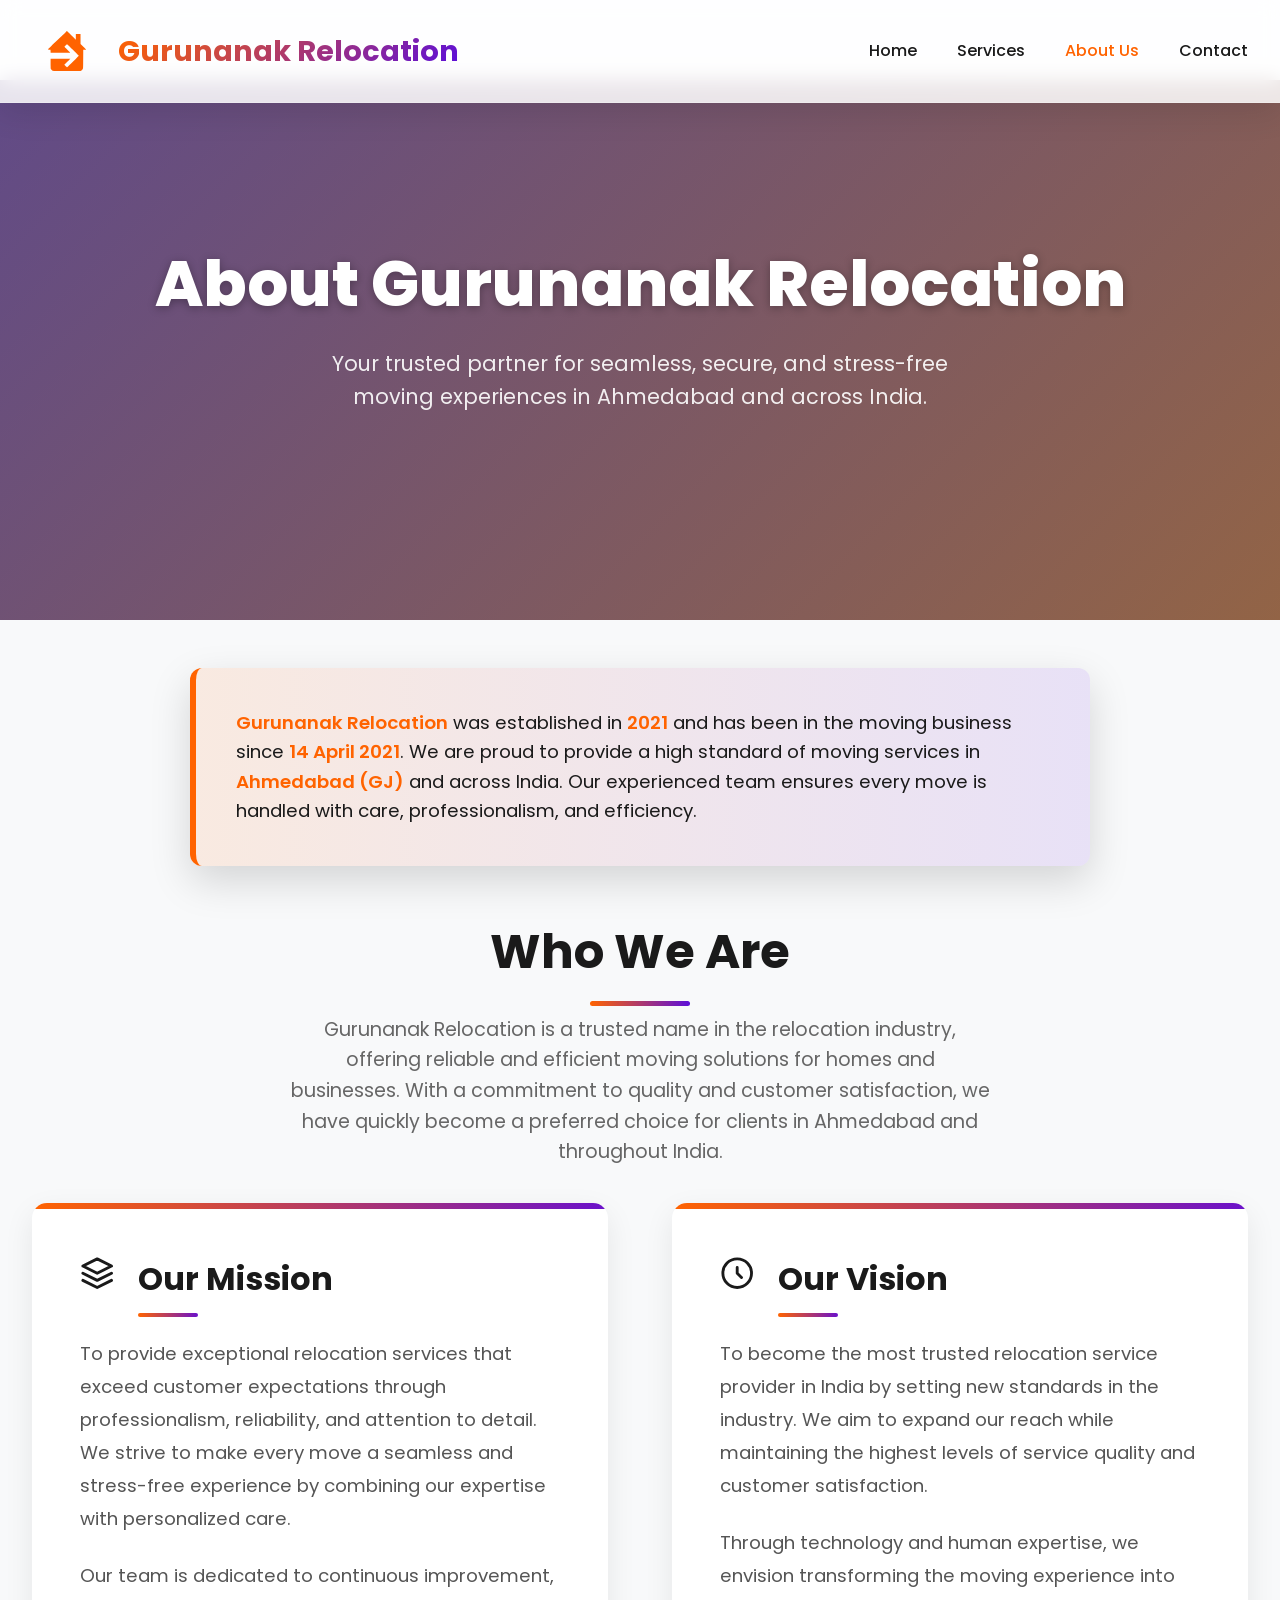
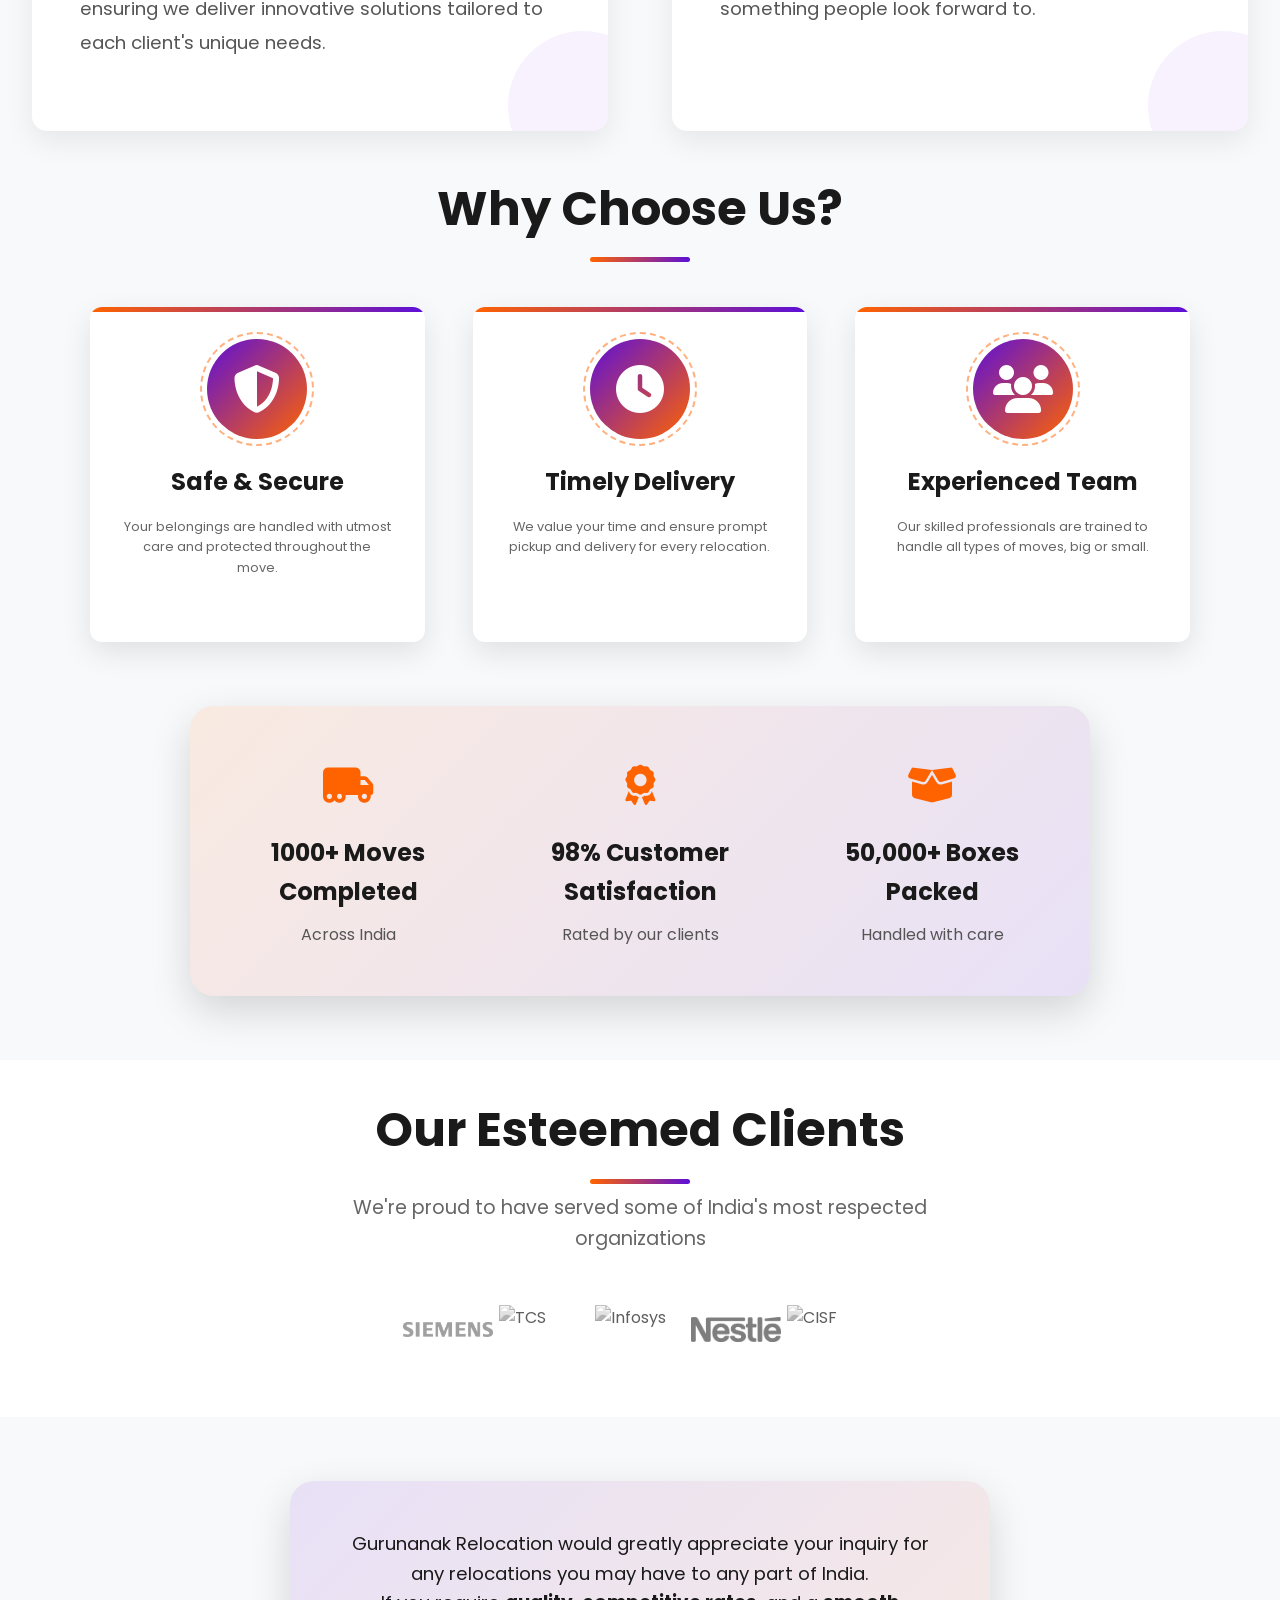
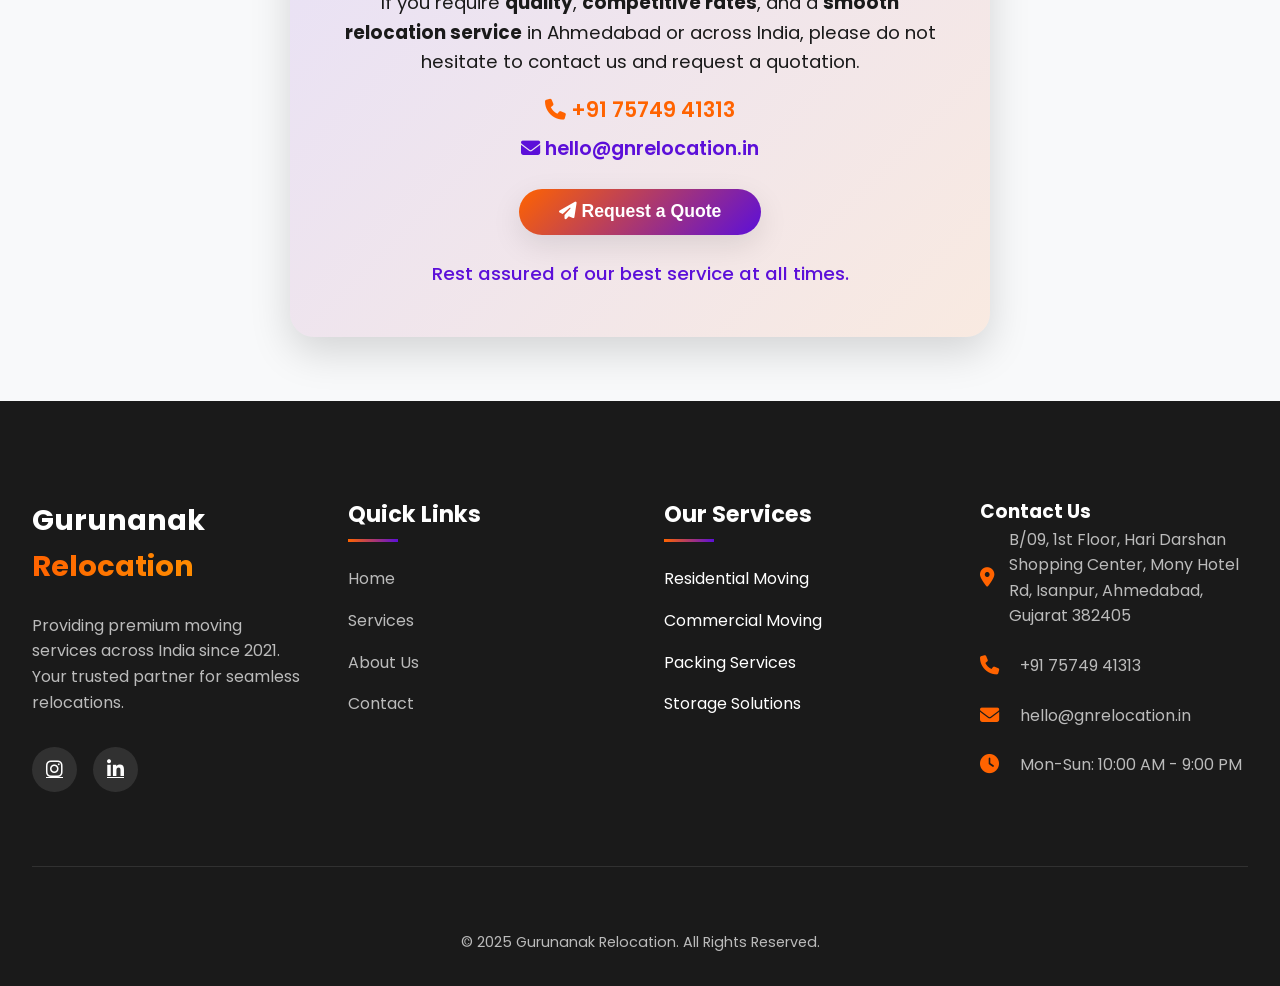
==== AboutUs.html @ d5a31eae "Update AboutUs.html" ====
<!DOCTYPE html>
<html lang="en">
<head>
    <meta charset="UTF-8">
    <meta name="viewport" content="width=device-width, initial-scale=1.0">
    <title>About Us - Gurunanak Relocation</title>
    <link rel="stylesheet" href="https://cdnjs.cloudflare.com/ajax/libs/font-awesome/6.4.0/css/all.min.css">
    <link rel="icon" type="image/png" href="head.png">
    <link href="https://fonts.googleapis.com/css2?family=Poppins:wght@300;400;500;600;700;800&display=swap" rel="stylesheet">
    <style>
        :root {
            --primary: #ff6300;
            --primary-light: rgba(255, 99, 0, 0.1);
            --secondary: #5c0fd9;
            --secondary-light: rgba(92, 15, 217, 0.1);
            --dark: #1a1a1a;
            --dark-80: rgba(26, 26, 26, 0.8);
            --light: #f8f9fa;
            --light-90: rgba(248, 249, 250, 0.9);
            --shadow: 0 10px 30px rgba(0, 0, 0, 0.1);
            --shadow-lg: 0 15px 40px rgba(0, 0, 0, 0.15);
            --transition: all 0.4s cubic-bezier(0.175, 0.885, 0.32, 1.1);
            --border-radius: 12px;
            --border-radius-lg: 24px;
        }
        
        * {
            margin: 0;
            padding: 0;
            box-sizing: border-box;
        }
        
        body {
            font-family: 'Poppins', sans-serif;
            background-color: var(--light);
            color: var(--dark);
            overflow-x: hidden;
            line-height: 1.6;
        }
        
        /* Custom Scrollbar */
        ::-webkit-scrollbar {
            width: 10px;
        }
        ::-webkit-scrollbar-track {
            background: var(--light);
        }
        ::-webkit-scrollbar-thumb {
            background: linear-gradient(to bottom, var(--primary), var(--secondary));
            border-radius: 10px;
        }
        
        /* Header - Glass Morphism Effect */
        header {
            position: fixed;
            top: 0;
            left: 0;
            width: 100%;
            padding: 1rem 0;
            z-index: 1000;
            transition: var(--transition);
            backdrop-filter: blur(10px);
            -webkit-backdrop-filter: blur(10px);
            background: rgba(255, 255, 255, 0.85);
            box-shadow: var(--shadow);
            border-bottom: 1px solid rgba(255, 255, 255, 0.2);
        }
        
        header.scrolled {
            padding: 1rem 0;
            background: rgba(255, 255, 255, 0.95);
        }
        
        .header-container {
            display: flex;
            justify-content: space-between;
            align-items: center;
            max-width: 1400px;
            margin: 0 auto;
            padding: 0 2rem;
        }
        
        .logo {
            display: flex;
            align-items: center;
            gap: 1rem;
            text-decoration: none;
            transition: var(--transition);
        }
        
        .logo:hover {
            transform: translateY(-3px);
        }
        
        .logo-image {
            height: 70px;
            width: auto;
            object-fit: contain;
            image-rendering: -webkit-optimize-contrast;
        }
        
        .logo-text {
            font-size: 1.8rem;
            font-weight: 700;
            background: linear-gradient(135deg, var(--primary), var(--secondary));
            -webkit-background-clip: text;
            background-clip: text;
            color: transparent;
            line-height: 1;
        }
        
        nav ul {
            display: flex;
            list-style: none;
            gap: 2.5rem;
        }
        
        nav a {
            color: var(--dark);
            text-decoration: none;
            font-weight: 500;
            position: relative;
            padding: 0.5rem 0;
            transition: var(--transition);
        }
        
        nav a::after {
            content: '';
            position: absolute;
            bottom: 0;
            left: 0;
            width: 0;
            height: 2px;
            background: linear-gradient(to right, var(--primary), var(--secondary));
            transition: var(--transition);
        }
        
        nav a:hover {
            color: var(--primary);
        }
        
        nav a:hover::after {
            width: 100%;
        }
        
        .mobile-menu {
            display: none;
            font-size: 1.5rem;
            cursor: pointer;
            color: var(--dark);
        }
        
        /* Hero Section - About Page */
        .about-hero {
            height: 60vh;
            min-height: 500px;
            display: flex;
            align-items: center;
            justify-content: center;
            position: relative;
            overflow: hidden;
            margin-top: 80px;
        }
        
        .about-hero-bg {
            position: absolute;
            top: 0;
            left: 0;
            width: 100%;
            height: 100%;
            background: linear-gradient(rgba(0, 0, 0, 0.6), rgba(0, 0, 0, 0.6)), url('https://images.unsplash.com/photo-1506744038136-46273834b3fb?auto=format&fit=crop&w=1200&q=80') no-repeat center center/cover;
            z-index: -2;
        }
        
        .about-hero-overlay {
            position: absolute;
            top: 0;
            left: 0;
            width: 100%;
            height: 100%;
            background: linear-gradient(135deg, rgba(92, 15, 217, 0.3) 0%, rgba(255, 99, 0, 0.3) 100%);
            z-index: -1;
        }
        
        .about-hero-content {
            max-width: 1400px;
            margin: 0 auto;
            padding: 0 2rem;
            text-align: center;
            color: white;
            transform-style: preserve-3d;
        }
        
        .about-hero h1 {
            font-size: 4rem;
            font-weight: 800;
            line-height: 1.2;
            margin-bottom: 1.5rem;
            text-shadow: 0 2px 10px rgba(0, 0, 0, 0.3);
        }
        
        .about-hero p {
            font-size: 1.3rem;
            margin-bottom: 2.5rem;
            color: rgba(255, 255, 255, 0.9);
            max-width: 700px;
            margin-left: auto;
            margin-right: auto;
        }
        
        /* About Highlight Section */
        .about-highlight {
            background: linear-gradient(90deg, var(--primary-light), var(--secondary-light));
            border-left: 6px solid var(--primary);
            border-radius: var(--border-radius);
            padding: 2.5rem;
            margin: 3rem auto;
            max-width: 900px;
            font-size: 1.15rem;
            color: var(--dark);
            box-shadow: var(--shadow-lg);
            position: relative;
            overflow: hidden;
        }
        
        .about-highlight strong {
            color: var(--primary);
            font-weight: 600;
        }
        
        /* Fun Facts Section */
        .fun-facts {
            background: linear-gradient(135deg, var(--primary-light), var(--secondary-light));
            border-radius: var(--border-radius-lg);
            box-shadow: var(--shadow-lg);
            max-width: 900px;
            margin: 4rem auto;
            padding: 3rem 2rem;
            display: grid;
            grid-template-columns: repeat(auto-fit, minmax(220px, 1fr));
            gap: 2.5rem;
            text-align: center;
            position: relative;
            overflow: hidden;
        }
        
        .fun-fact-icon {
            font-size: 2.5rem;
            color: var(--primary);
            margin-bottom: 1rem;
            animation: bounce 2s infinite;
        }
        
        .fun-fact {
            font-size: 1.5rem;
            color: var(--dark);
            font-weight: 700;
            margin-bottom: 0.7rem;
        }
        
        .fun-facts div p {
            color: #555;
            font-size: 1rem;
        }
        
        @keyframes bounce {
            0%, 100% { transform: translateY(0);}
            50% { transform: translateY(-10px);}
        }
        
        /* Section Title */
        .section-title {
            text-align: center;
            margin-bottom: 2.2rem;
        }
        
        .section-title h2 {
            font-size: 3rem;
            font-weight: 700;
            color: var(--dark);
            position: relative;
            display: inline-block;
            margin-bottom: 1.5rem;
        }
        
        .section-title h2::after {
            content: '';
            position: absolute;
            bottom: -15px;
            left: 50%;
            transform: translateX(-50%);
            width: 100px;
            height: 5px;
            background: linear-gradient(to right, var(--primary), var(--secondary));
            border-radius: 5px;
        }
        
        .section-title p {
            color: #666;
            max-width: 700px;
            margin: 0 auto;
            font-size: 1.2rem;
        }
        
        /* Why Choose Us Section */
        .services-grid {
            display: grid;
            grid-template-columns: repeat(auto-fit, minmax(250px, 1fr));
            gap: 3rem;
            max-width: 1100px;
            margin: 0 auto;
            margin-top: 0;
            padding-top: 0;
            perspective: 1000px;
        }
        
        .service-card {
            background-color: white;
            border-radius: var(--border-radius);
            overflow: hidden;
            box-shadow: var(--shadow);
            transition: var(--transition);
            position: relative;
            transform-style: preserve-3d;
            z-index: 1;
        }
        
        .service-card::before {
            content: '';
            position: absolute;
            top: 0;
            left: 0;
            width: 100%;
            height: 5px;
            background: linear-gradient(to right, var(--primary), var(--secondary));
            z-index: 2;
        }
        
        .service-icon {
            position: relative;
            width: 100px;
            height: 100px;
            margin: 2rem auto 1.5rem;
            display: flex;
            align-items: center;
            justify-content: center;
        }
        
        .service-icon i {
            font-size: 3rem;
            color: white;
            position: relative;
            z-index: 2;
            transition: var(--transition);
        }
        
        .service-icon::before {
            content: '';
            position: absolute;
            width: 100%;
            height: 100%;
            background: linear-gradient(135deg, var(--secondary), var(--primary));
            border-radius: 50%;
            z-index: 1;
            transform: scale(1);
            transition: var(--transition);
        }
        
        .service-icon::after {
            content: '';
            position: absolute;
            width: 110%;
            height: 110%;
            border: 2px dashed var(--primary);
            border-radius: 50%;
            z-index: 0;
            animation: spin 20s linear infinite;
            opacity: 0.5;
        }
        
        .service-card:hover .service-icon i {
            transform: scale(1.1) rotate(10deg);
        }
        
        .service-card:hover .service-icon::before {
            transform: scale(1.1);
        }
        
        .service-content {
            padding: 0 2rem 2.5rem;
            text-align: center;
        }
        
        .service-content h3 {
            font-size: 1.5rem;
            margin-bottom: 1rem;
            color: var(--dark);
        }
        
        .service-content p {
            color: #666;
            margin-bottom: 1.5rem;
            font-size: 0.8rem;
        }
        
        /* CTA Section */
        .about-contact-cta {
            background: linear-gradient(135deg, var(--secondary-light), var(--primary-light));
            border-radius: var(--border-radius-lg);
            box-shadow: var(--shadow-lg);
            max-width: 700px;
            margin: 4rem auto;
            padding: 3rem;
            text-align: center;
            font-size: 1.15rem;
            color: var(--dark);
            position: relative;
            overflow: hidden;
        }
        
        .about-contact-cta .cta-button {
            margin-top: 1.5rem;
            font-size: 1.1rem;
            padding: 0.8rem 2.5rem;
            background: linear-gradient(135deg, var(--primary), var(--secondary));
            color: #fff;
            border: none;
            border-radius: 50px;
            font-weight: 600;
            cursor: pointer;
            transition: var(--transition);
            box-shadow: var(--shadow);
            position: relative;
            overflow: hidden;
            z-index: 1;
        }
        
        .about-contact-cta .cta-button::before {
            content: '';
            position: absolute;
            top: 0;
            left: 0;
            width: 100%;
            height: 100%;
            background: linear-gradient(135deg, var(--secondary), var(--primary));
            opacity: 0;
            transition: var(--transition);
            z-index: -1;
        }
        
        .about-contact-cta .cta-button:hover {
            transform: translateY(-3px);
            box-shadow: var(--shadow-lg);
        }
        
        .about-contact-cta .cta-button:hover::before {
            opacity: 1;
        }
        
        .about-contact-cta .contact-phone {
            color: var(--primary);
            font-weight: 600;
            font-size: 1.3rem;
            margin-top: 1rem;
            display: inline-block;
        }
        
        .about-contact-cta .contact-email {
            color: var(--secondary);
            font-weight: 600;
            font-size: 1.2rem;
            margin-top: 0.5rem;
            display: inline-block;
        }
        
        /* Team Section */
        .team-grid {
            display: grid;
            grid-template-columns: repeat(auto-fit, minmax(220px, 1fr));
            gap: 2.5rem;
            max-width: 900px;
            margin: 0 auto;
        }
        
        .team-card {
            background: #fff;
            border-radius: var(--border-radius);
            box-shadow: var(--shadow);
            padding: 2rem 1.5rem;
            text-align: center;
            transition: var(--transition);
            position: relative;
            overflow: hidden;
        }
        
        .team-card:hover {
            transform: translateY(-8px);
            box-shadow: var(--shadow-lg);
        }
        
        .team-card img {
            width: 120px;
            height: 120px;
            border-radius: 50%;
            object-fit: cover;
            margin-bottom: 1.5rem;
            border: 3px solid var(--primary-light);
            transition: var(--transition);
        }
        
        .team-card:hover img {
            border-color: var(--primary);
            transform: scale(1.05);
        }
        
        .team-card h3 {
            margin-bottom: 0.5rem;
            font-size: 1.4rem;
            font-weight: 600;
            color: var(--dark);
        }
        
        .team-card p {
            color: #666;
            font-size: 1.1rem;
        }
        
        /* Footer */
         footer {
            background-color: var(--dark);
            color: white;
            padding: 6rem 2rem 2rem;
            position: relative;
        }
        
        .footer-container {
            max-width: 1400px;
            margin: 0 auto;
            display: grid;
            grid-template-columns: repeat(auto-fit, minmax(250px, 1fr));
            gap: 3rem;
        }
        
        .footer-logo {
            font-size: 1.8rem;
            font-weight: 700;
            margin-bottom: 1.5rem;
            display: inline-block;
        }
        
        .footer-logo span {
            background: linear-gradient(to right, var(--primary), #ff8c00);
            -webkit-background-clip: text;
            background-clip: text;
            color: transparent;
        }
        
        .footer-about p {
            color: #bbb;
            margin-bottom: 2rem;
            font-size: 1rem;
        }
        
        .social-links {
            display: flex;
            gap: 1rem;
        }
        
        .social-links a {
            color: white;
            background-color: rgba(255, 255, 255, 0.1);
            width: 45px;
            height: 45px;
            border-radius: 50%;
            display: flex;
            align-items: center;
            justify-content: center;
            transition: var(--transition);
            font-size: 1.2rem;
        }
        
        .social-links a:hover {
            background: linear-gradient(135deg, var(--primary), var(--secondary));
            transform: translateY(-3px);
        }
        
        .footer-links h3 {
            font-size: 1.4rem;
            margin-bottom: 1.5rem;
            position: relative;
            padding-bottom: 10px;
        }
        
        .footer-links h3::after {
            content: '';
            position: absolute;
            bottom: 0;
            left: 0;
            width: 50px;
            height: 3px;
            background: linear-gradient(to right, var(--primary), var(--secondary));
        }
        
        .footer-links ul {
            list-style: none;
        }
        
        .footer-links li {
            margin-bottom: 1rem;
        }
        
        .footer-links a {
            color: #bbb;
            text-decoration: none;
            transition: var(--transition);
            font-size: 1rem;
            display: inline-block;
        }
        
        .footer-links a:hover {
            color: var(--primary);
            transform: translateX(5px);
        }
        
        .footer-contact p {
            display: flex;
            align-items: center;
            gap: 15px;
            margin-bottom: 1.5rem;
            color: #bbb;
            font-size: 1rem;
        }
        
        .footer-contact i {
            color: var(--primary);
            font-size: 1.2rem;
            width: 25px;
        }
        
        .footer-bottom {
            text-align: center;
            padding-top: 4rem;
            margin-top: 4rem;
            border-top: 1px solid rgba(255, 255, 255, 0.1);
            color: #bbb;
            font-size: 0.9rem;
        }
       
        /* Back to Top Button */
        .back-to-top {
            position: fixed;
            bottom: 2rem;
            right: 2rem;
            width: 50px;
            height: 50px;
            background: linear-gradient(135deg, var(--primary), var(--secondary));
            color: white;
            border-radius: 50%;
            display: flex;
            align-items: center;
            justify-content: center;
            cursor: pointer;
            transition: var(--transition);
            opacity: 0;
            visibility: hidden;
            box-shadow: var(--shadow);
            z-index: 999;
        }
        
        .back-to-top.active {
            opacity: 1;
            visibility: visible;
        }
        
        .back-to-top:hover {
            transform: translateY(-5px);
            box-shadow: var(--shadow-lg);
        }
        
        /* Responsive Styles */
        @media (max-width: 1200px) {
            .about-hero h1 {
                font-size: 3.5rem;
            }
            
            .section-title h2 {
                font-size: 2.5rem;
            }
        }
        
        @media (max-width: 992px) {
            .about-hero h1 {
                font-size: 3rem;
            }
            
            .section-title h2 {
                font-size: 2.2rem;
            }
            
            .fun-facts {
                grid-template-columns: repeat(2, 1fr);
            }
        }
        
        @media (max-width: 768px) {
            .mobile-menu {
                display: block;
            }
            
            nav {
                position: fixed;
                top: 90px;
                left: 0;
                width: 100%;
                background: rgba(255, 255, 255, 0.95);
                padding: 2rem;
                box-shadow: var(--shadow);
                clip-path: circle(0% at 100% 0%);
                transition: clip-path 0.7s ease;
                z-index: 999;
            }
            
            nav.active {
                clip-path: circle(150% at 100% 0%);
            }
            
            nav ul {
                flex-direction: column;
                gap: 1.5rem;
            }
            
            nav a {
                color: var(--dark);
                font-size: 1.2rem;
            }
            
            .about-hero {
                min-height: 400px;
                height: 50vh;
            }
            
            .about-hero h1 {
                font-size: 2.5rem;
            }
            
            .about-hero p {
                font-size: 1.1rem;
            }
            
            .section-title h2 {
                font-size: 2rem;
                
            }
            
            .section-title p {
                font-size: 1rem;
                padding-left:2% ;
                padding-right: 2%;
                padding-bottom: 0px;
            }
            
            .fun-facts {
                grid-template-columns: 1fr;
                padding: 2rem 1.5rem;
            }
            
            .team-grid {
                grid-template-columns: repeat(2, 1fr);
            }
        }
        
        @media (max-width: 576px) {
            .header-container {
                padding: 0 1.5rem;
            }
            
            .logo-text {
                font-size: 1.3rem;
            }
            
            .about-hero h1 {
                font-size: 2rem;
            }
            
            .about-hero p {
                font-size: 1rem;
            }
            
            .about-highlight {
                padding: 1.5rem;
                font-size: 1rem;
            }
            
            .section-title h2 {
                font-size: 1.8rem;
            }
            
            .section-title p {
                font-size: 1rem;
            }
            
            .services-grid {
                grid-template-columns: 1fr;
                gap: 1rem;
                
            }
            
            .team-grid {
                grid-template-columns: 1fr;
            }
            
            .about-contact-cta {
                padding: 2rem 1.5rem;
            }
            
            .footer-container {
                grid-template-columns: 1fr;
            }
        }
        
        @keyframes spin {
            0% { transform: rotate(0deg); }
            100% { transform: rotate(360deg); }
        }
    </style>
</head>
<body>
    <!-- Header -->
    <header id="header">
        <div class="header-container">
            <a href="index.html" class="logo">
                <img src="logo.svg" alt="Gurunanak Relocation Logo" class="logo-image">
                <div class="logo-text">Gurunanak <span>Relocation</span></div>
            </a>
            <nav id="nav">
                <ul>
                    <li><a href="index.html">Home</a></li>
                    <li><a href="Service.html">Services</a></li>
                    <li><a href="AboutUs.html" style="color: var(--primary);">About Us</a></li>
                    <li><a href="Contactus.html">Contact</a></li>
                </ul>
            </nav>
            <div class="mobile-menu" id="mobileMenu">
                <i class="fas fa-bars"></i>
            </div>
        </div>
    </header>
    
    <!-- Hero Section -->
    <section class="about-hero">
        <div class="about-hero-bg"></div>
        <div class="about-hero-overlay"></div>
        <div class="about-hero-content">
            <h1>About Gurunanak Relocation</h1>
            <p>Your trusted partner for seamless, secure, and stress-free moving experiences in Ahmedabad and across India.</p>
        </div>
    </section>
    
    <!-- About Highlight Section -->
    <section class="about-highlight">
        <strong>Gurunanak Relocation</strong> was established in <strong>2021</strong> and has been in the moving business since <strong>14 April 2021</strong>. We are proud to provide a high standard of moving services in <strong>Ahmedabad (GJ)</strong> and across India. Our experienced team ensures every move is handled with care, professionalism, and efficiency.
    </section>
    <!-- Who We Are Section -->
    <section class="container">
        <div class="section-title">
            <h2>Who We Are</h2>
            <p>
                Gurunanak Relocation is a trusted name in the relocation industry, offering reliable and efficient moving solutions for homes and businesses. With a commitment to quality and customer satisfaction, we have quickly become a preferred choice for clients in Ahmedabad and throughout India.
            </p>
        </div>
    </section>
    <style>
    /* Mission & Vision Section */
    .mission-vision {
        display: grid;
        grid-template-columns: repeat(auto-fit, minmax(300px, 1fr));
        gap: 4rem;
        max-width: 1400px;
        margin: 6rem auto;
        margin-bottom: 40px;
        margin-top:10px;
        padding: 0 2rem;
    }
    
    .mission-card, .vision-card {
        background: white;
        padding: 3rem;
        border-radius: 15px;
        box-shadow: 0 10px 30px rgba(0, 0, 0, 0.08);
        position: relative;
        overflow: hidden;
        transition: all 0.4s cubic-bezier(0.175, 0.885, 0.32, 1.275);
        z-index: 1;
    }
    
    .mission-card:hover, .vision-card:hover {
        transform: translateY(-15px);
        box-shadow: 0 15px 40px rgba(0, 0, 0, 0.12);
    }
    
    .mission-card::before, .vision-card::before {
        content: '';
        position: absolute;
        top: 0;
        left: 0;
        width: 100%;
        height: 6px;
        background: linear-gradient(90deg, #ff6300, #6a11cb);
    }
    
    .mission-card h3, .vision-card h3 {
        font-size: 2rem;
        margin-bottom: 2rem;
        color: #1a1a1a;
        position: relative;
        display: inline-block;
        font-weight: 700;
    }
    
    .mission-card h3::after, .vision-card h3::after {
        content: '';
        position: absolute;
        bottom: -12px;
        left: 0;
        width: 60px;
        height: 4px;
        background: linear-gradient(90deg, #ff6300, #6a11cb);
        border-radius: 2px;
    }
    
    .mission-card p, .vision-card p {
        color: #555;
        font-size: 1.15rem;
        line-height: 1.8;
        margin-bottom: 1.5rem;
    }
    
    .card-icon {
        font-size: 2.15rem;
        margin-right: 4%;
        background: linear-gradient(135deg, #ff6300, #6a11cb);
        -webkit-background-clip: text;
        background-clip: text;
        -webkit-text-fill-color: transparent;
        display: inline-block;
    }
    
    .mission-card::after, .vision-card::after {
        content: '';
        position: absolute;
        bottom: -50px;
        right: -50px;
        width: 150px;
        height: 150px;
        border-radius: 50%;
        background: rgba(106, 17, 203, 0.05);
        z-index: -1;
        transition: all 0.4s ease;
    }
    
    .mission-card:hover::after, .vision-card:hover::after {
        transform: scale(1.5);
        opacity: 0.1;
    }
    
    @media (max-width: 768px) {
        .mission-vision {
            grid-template-columns: 1fr;
            gap: 3rem;
            
        }
        
        .mission-card, .vision-card {
            padding: 1rem;
            
            font-size: 0.2rem;
            line-height: normal;
        }
        .card-icon{
            display: none;
        }
        .mission-card p, .vision-card p {
        color: #555;
        font-size: 0.9rem;
        line-height: normal;
        
    }
    }
</style>

<!-- Mission & Vision Section -->
<section class="container">
    <div class="mission-vision">
        <div class="mission-card">
            <div class="card-icon">
                <svg xmlns="http://www.w3.org/2000/svg" width="1em" height="1em" viewBox="0 0 24 24" fill="none" stroke="currentColor" stroke-width="2" stroke-linecap="round" stroke-linejoin="round">
                    <path d="M12 2L2 7l10 5 10-5-10-5zM2 17l10 5 10-5M2 12l10 5 10-5"></path>
                </svg>
            </div>
            <h3>Our Mission</h3>
            <p>To provide exceptional relocation services that exceed customer expectations through professionalism, reliability, and attention to detail. We strive to make every move a seamless and stress-free experience by combining our expertise with personalized care.</p>
            <p>Our team is dedicated to continuous improvement, ensuring we deliver innovative solutions tailored to each client's unique needs.</p>
        </div>
        <div class="vision-card">
            <div class="card-icon">
                <svg xmlns="http://www.w3.org/2000/svg" width="1em" height="1em" viewBox="0 0 24 24" fill="none" stroke="currentColor" stroke-width="2" stroke-linecap="round" stroke-linejoin="round">
                    <circle cx="12" cy="12" r="10"></circle>
                    <path d="M12 8v4l3 3"></path>
                </svg>
            </div>
            <h3>Our Vision</h3>
            <p>To become the most trusted relocation service provider in India by setting new standards in the industry. We aim to expand our reach while maintaining the highest levels of service quality and customer satisfaction.</p>
            <p>Through technology and human expertise, we envision transforming the moving experience into something people look forward to.</p>
        </div>
    </div>
</section>
    
    
    <!-- Why Choose Us Section -->
    <section class="container">
        <div class="section-title">
            <h2>Why Choose Us?</h2>
        </div>
        <div class="services-grid">
            <div class="service-card">
                <div class="service-icon"><i class="fas fa-shield-alt"></i></div>
                <div class="service-content">
                    <h3>Safe & Secure</h3>
                    <p>Your belongings are handled with utmost care and protected throughout the move.</p>
                </div>
            </div>
            <div class="service-card">
                <div class="service-icon"><i class="fas fa-clock"></i></div>
                <div class="service-content">
                    <h3>Timely Delivery</h3>
                    <p>We value your time and ensure prompt pickup and delivery for every relocation.</p>
                </div>
            </div>
            <div class="service-card">
                <div class="service-icon"><i class="fas fa-users"></i></div>
                <div class="service-content">
                    <h3>Experienced Team</h3>
                    <p>Our skilled professionals are trained to handle all types of moves, big or small.</p>
                </div>
            </div>
          
        </div>
    </section>
    
    <!-- Fun Facts Section -->
    <section class="fun-facts">
        <div>
            <div class="fun-fact-icon"><i class="fas fa-truck-moving"></i></div>
            <div class="fun-fact">1000+ Moves Completed</div>
            <p>Across India</p>
        </div>
        <div>
            <div class="fun-fact-icon"><i class="fas fa-award"></i></div>
            <div class="fun-fact">98% Customer Satisfaction</div>
            <p>Rated by our clients</p>
        </div>
        
        <div>
            <div class="fun-fact-icon"><i class="fas fa-box-open"></i></div>
            <div class="fun-fact">50,000+ Boxes Packed</div>
            <p>Handled with care</p>
        </div>
    </section>
    
        <section class="clients-section">
        <div class="container">
            <div class="section-title">
                <h2>Our Esteemed Clients</h2>
                <p>We're proud to have served some of India's most respected organizations</p>
            </div>
           <div class="clients-slider">
        <div class="clients-track">
            <div class="client-logo">
                <img style="height: 40%;" src="[data-uri]" alt="Siemens" class="client-logo">
                <img src="https://upload.wikimedia.org/wikipedia/commons/thumb/0/0e/Tata_Consultancy_Services_old_logo.svg/1024px-Tata_Consultancy_Services_old_logo.svg.png" alt="TCS" class="client-logo">
                <img src="https://upload.wikimedia.org/wikipedia/commons/thumb/9/95/Infosys_logo.svg/1200px-Infosys_logo.svg.png" alt="Infosys" class="client-logo">
                <img style="height: 40%" src="[data-uri]" alt="Nestle" class="client-logo">
                <img src="https://upload.wikimedia.org/wikipedia/commons/thumb/b/b4/CISF_Flag.svg/1024px-CISF_Flag.svg.png" alt="CISF" class="client-logo">
            </div>
        </div></div>
    </section>
    <style>/* Add this new style for the clients section */
        
    /* Client Slider Styles */
    .clients-section {
        padding: 2rem 0;
        background: white;
        overflow: hidden;
    }
    
    .clients-slider {
        width: 100%;
        position: relative;
        margin: 1rem auto;
    }
    
    .clients-track {
        display: flex;
        gap: 1.5rem;
        padding: 0 1rem;
        animation: scroll 20s linear infinite;
        width: calc(150px * 10); /* Adjust based on number of logos */
    }
    
    .client-logo {
        flex: 0 0 120px;
        height: 50px;
        display: flex;
        align-items: center;
        justify-content: center;
    }
    
    .client-logo img {
        max-width: 60%;
        max-height: 60%;
        object-fit: contain;
        filter: grayscale(100%);
        margin: 2%;
        opacity: 0.7;
        transition: all 0.3s ease;
    }
    
    .client-logo:hover img {
        filter: grayscale(0);
        opacity: 1;
    }
    
    @keyframes scroll {
        0% { transform: translateX(0); }
        100% { transform: translateX(calc(-120px * 5 - 1.5rem * 5)); }
    }
    
    /* Tablet and Desktop View */
    @media (min-width: 768px) {
        .clients-track {
            justify-content: center;
            flex-wrap: wrap;
            animation: none;
            width: 100%;
            gap: 1rem;
        }
        
        .client-logo {
            flex: 0 0 150px;
            height: 80px;
        }
    }
</style>
    
    <!-- CTA Section -->
    <section class="about-contact-cta">
        <div>
            Gurunanak Relocation would greatly appreciate your inquiry for any relocations you may have to any part of India.<br>
            If you require <strong>quality</strong>, <strong>competitive rates</strong>, and a <strong>smooth relocation service</strong> in Ahmedabad or across India, please do not hesitate to contact us and request a quotation.<br>
            <a href="tel:+919913609060"><span class="contact-phone"><i class="fas fa-phone"></i> +91 75749 41313</span><br></a>
            <a href="mailto:hello@gnrelocation.in"><span class="contact-email"><i class="fas fa-envelope"></i> hello@gnrelocation.in</span></a>
        </div>
        <button class="cta-button" onclick="window.location.href='Contactus.html'"><i class="fas fa-paper-plane"></i> Request a Quote</button>
        <div style="margin-top:1.5rem;color:var(--secondary);font-weight:500;">
            Rest assured of our best service at all times.
        </div>
    </section>
    
     <footer>
        <div class="footer-container">
            <div class="footer-about">
                <div class="footer-logo">Gurunanak <span>Relocation</span></div>
                <p>Providing premium moving services across India since 2021. Your trusted partner for seamless relocations.</p>
                <div class="social-links">
                   
                    <a href="https://www.instagram.com/gurunanakrelocation?utm_source=ig_web_button_share_sheet&igsh=ZDNlZDc0MzIxNw=="><i class="fab fa-instagram"></i></a>
                    <a href="https://in.linkedin.com/company/gurunanak-relocation"><i class="fab fa-linkedin-in"></i></a>
                </div>
            </div>
            <div class="footer-links">
                <h3>Quick Links</h3>
                <ul>
                    <li><a href="index.html">Home</a></li>
                    <li><a href="Service.html">Services</a></li>
                    <li><a href="AboutUs.html">About Us</a></li>

                    <li><a href="Contactus.html">Contact</a></li>
                </ul>
            </div>
            <div class="footer-links">
                <h3>Our Services</h3>
                <ul>
                <li>Residential Moving</a></li> <li>Commercial Moving</a></li> <li>Packing Services</a></li> <li>Storage Solutions</a></li> </ul> </div> <div class="footer-contact"> <h3>Contact Us</h3> <p><i class="fas fa-map-marker-alt"></i> B/09, 1st Floor, Hari Darshan Shopping Center, Mony Hotel Rd, Isanpur, Ahmedabad, Gujarat 382405</p> <p><i class="fas fa-phone"></i> +91 75749 41313</p> <p><i class="fas fa-envelope"></i> hello@gnrelocation.in</p> <p><i class="fas fa-clock"></i> Mon-Sun: 10:00 AM - 9:00 PM</p> </div> </div> <div class="footer-bottom"> <p>&copy; 2025 Gurunanak Relocation. All Rights Reserved. </div> 
    </footer>
    
    <!-- Back to Top Button -->
    <div class="back-to-top" id="backToTop">
        <i class="fas fa-arrow-up"></i>
    </div>
    
    <script>
        // Mobile Menu Toggle
        const mobileMenu = document.getElementById('mobileMenu');
        const nav = document.getElementById('nav');
        
        mobileMenu.addEventListener('click', () => {
            nav.classList.toggle('active');
            mobileMenu.innerHTML = nav.classList.contains('active') ? 
                '<i class="fas fa-times"></i>' : '<i class="fas fa-bars"></i>';
        });

        // Header Scroll Effect
        const header = document.getElementById('header');
        window.addEventListener('scroll', () => {
            if (window.scrollY > 100) {
                header.classList.add('scrolled');
            } else {
                header.classList.remove('scrolled');
            }
        });

        // Back to Top Button
        const backToTop = document.getElementById('backToTop');
        window.addEventListener('scroll', () => {
            if (window.scrollY > 300) {
                backToTop.classList.add('active');
            } else {
                backToTop.classList.remove('active');
            }
        });
        backToTop.addEventListener('click', () => {
            window.scrollTo({
                top: 0,
                behavior: 'smooth'
            });
        });
    </script>
</body>
</html>
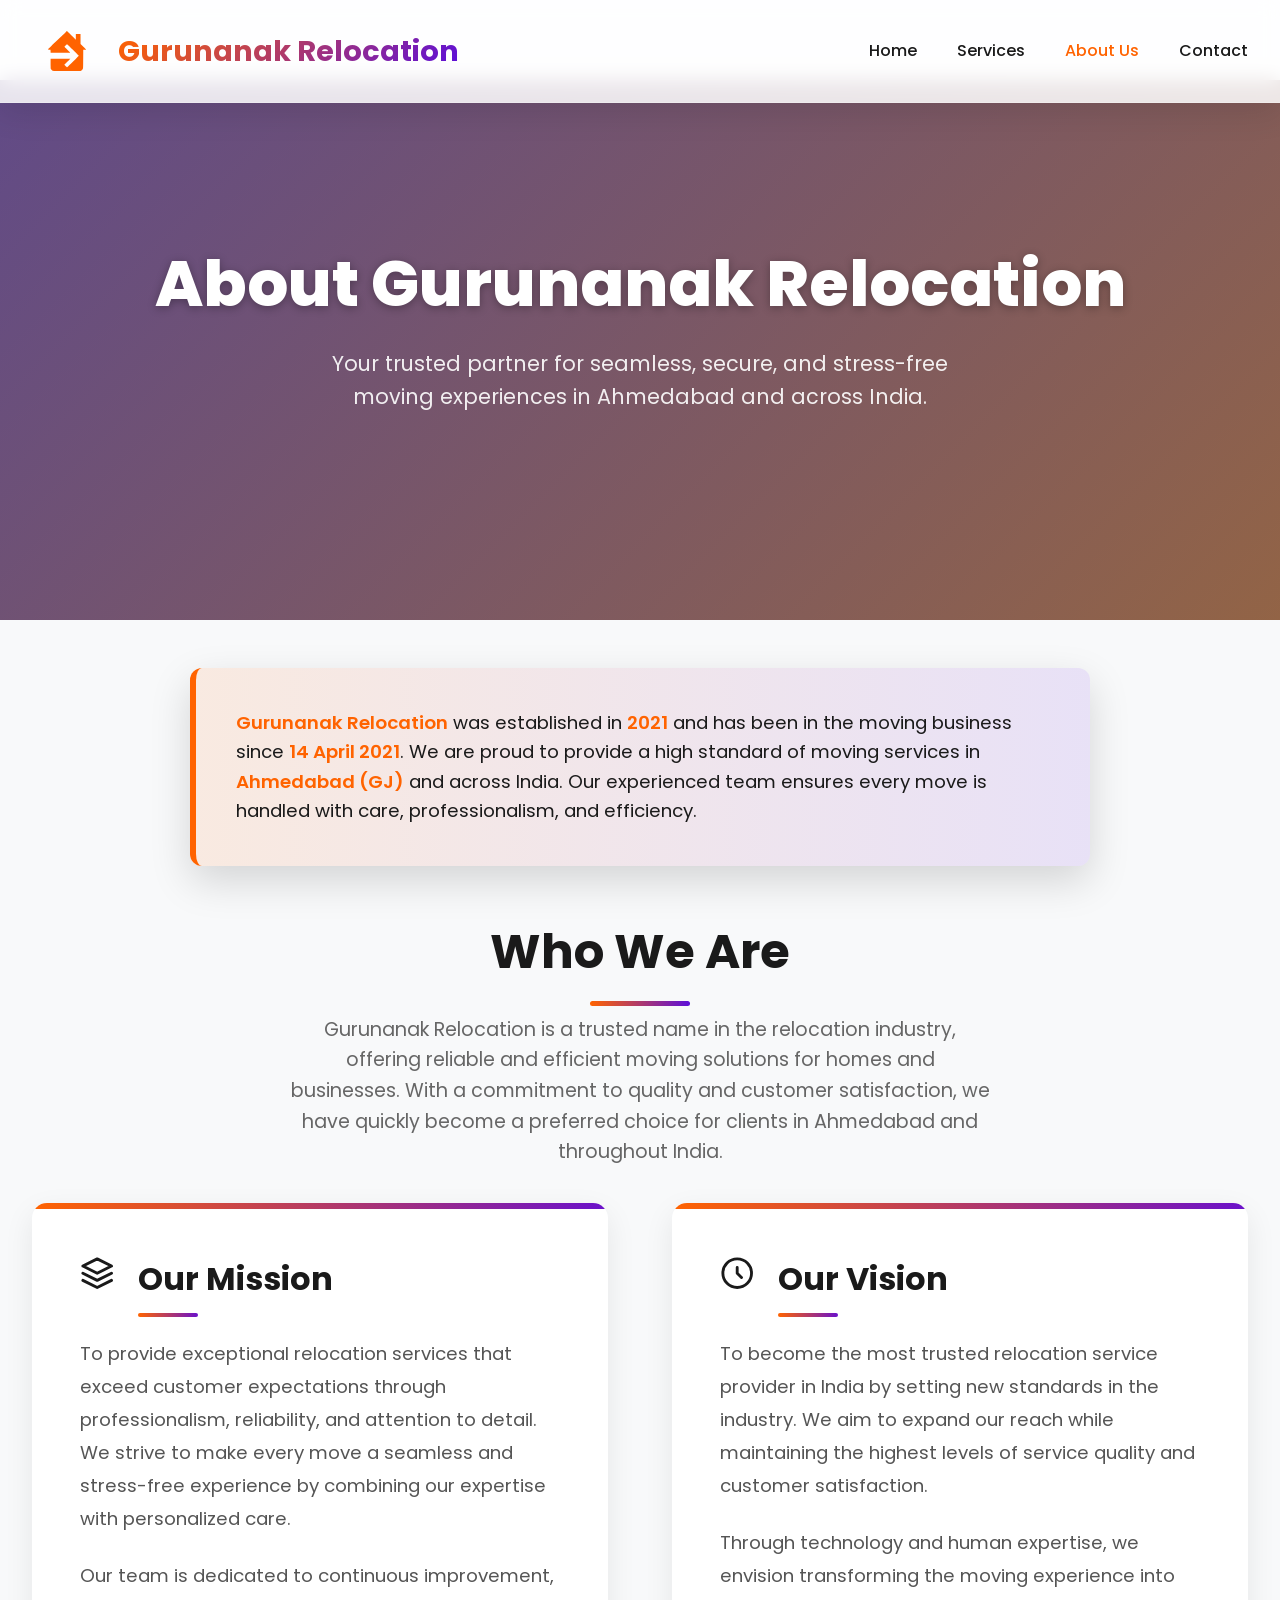
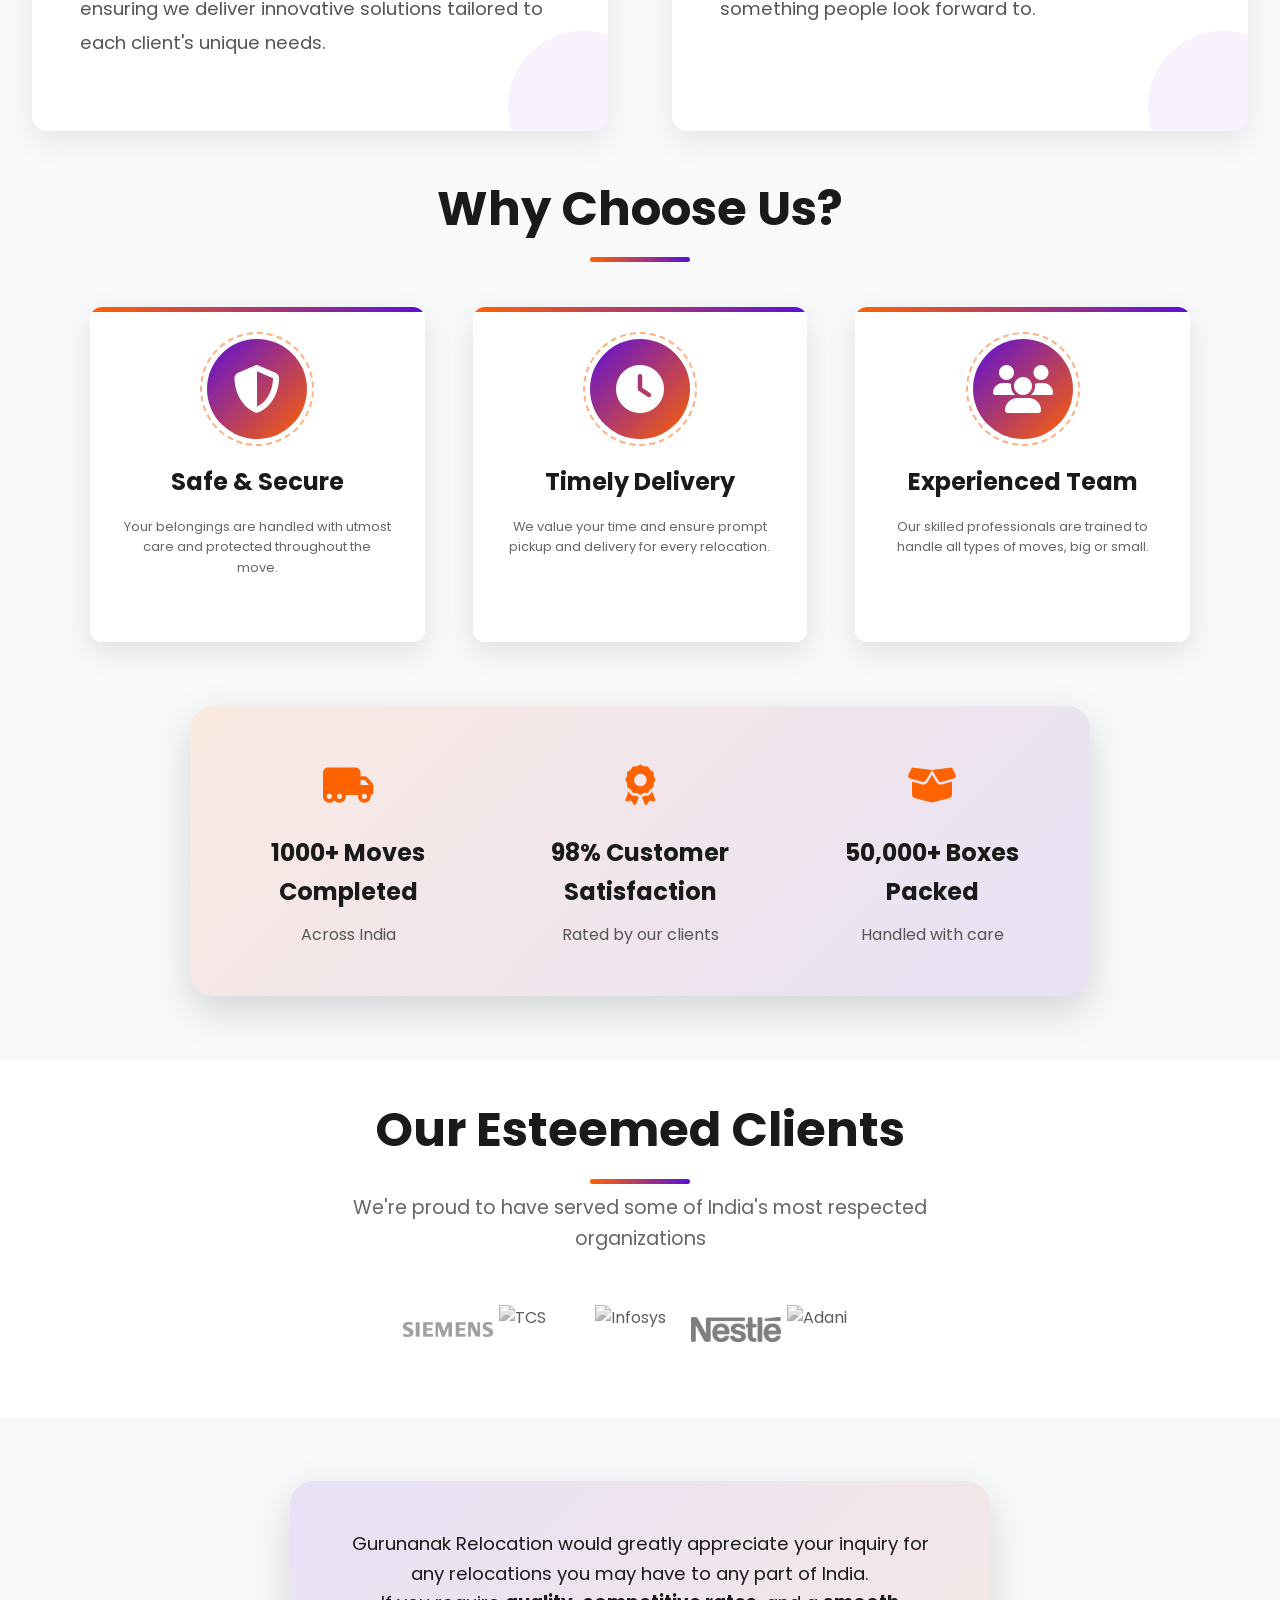
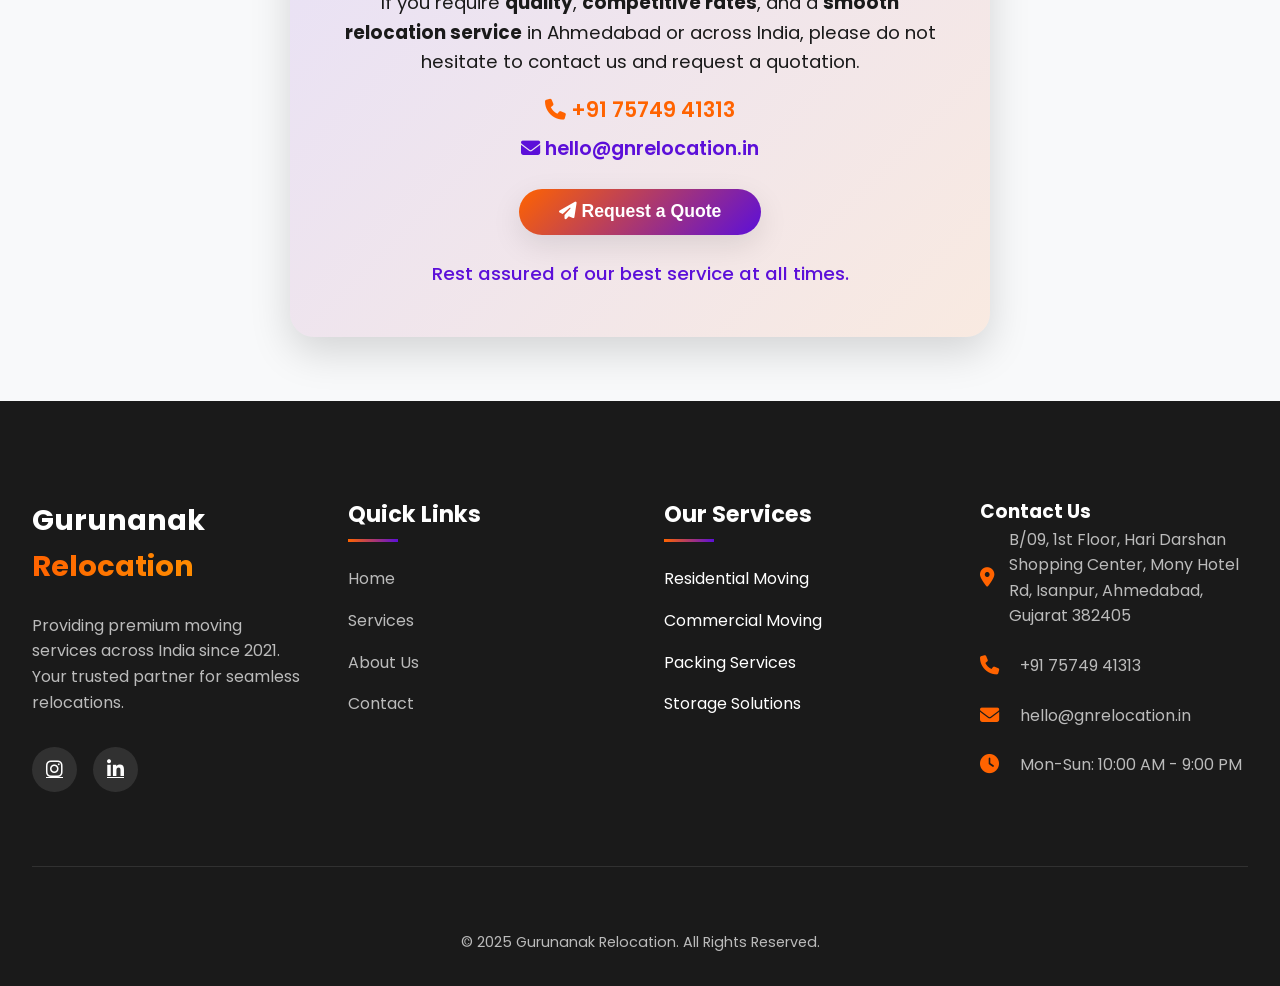
==== commit d3b9a365: "Update AboutUs.html final" ====
--- a/AboutUs.html
+++ b/AboutUs.html
@@ -1080,7 +1080,7 @@
                 <img src="https://upload.wikimedia.org/wikipedia/commons/thumb/0/0e/Tata_Consultancy_Services_old_logo.svg/1024px-Tata_Consultancy_Services_old_logo.svg.png" alt="TCS" class="client-logo">
                 <img src="https://upload.wikimedia.org/wikipedia/commons/thumb/9/95/Infosys_logo.svg/1200px-Infosys_logo.svg.png" alt="Infosys" class="client-logo">
                 <img style="height: 40%" src="[data-uri]" alt="Nestle" class="client-logo">
-                <img src="https://upload.wikimedia.org/wikipedia/commons/thumb/b/b4/CISF_Flag.svg/1024px-CISF_Flag.svg.png" alt="CISF" class="client-logo">
+                <img src="https://upload.wikimedia.org/wikipedia/commons/thumb/e/e4/Adani_2012_logo.png/1024px-Adani_2012_logo.png" alt="Adani" class="client-logo">
             </div>
         </div></div>
     </section>
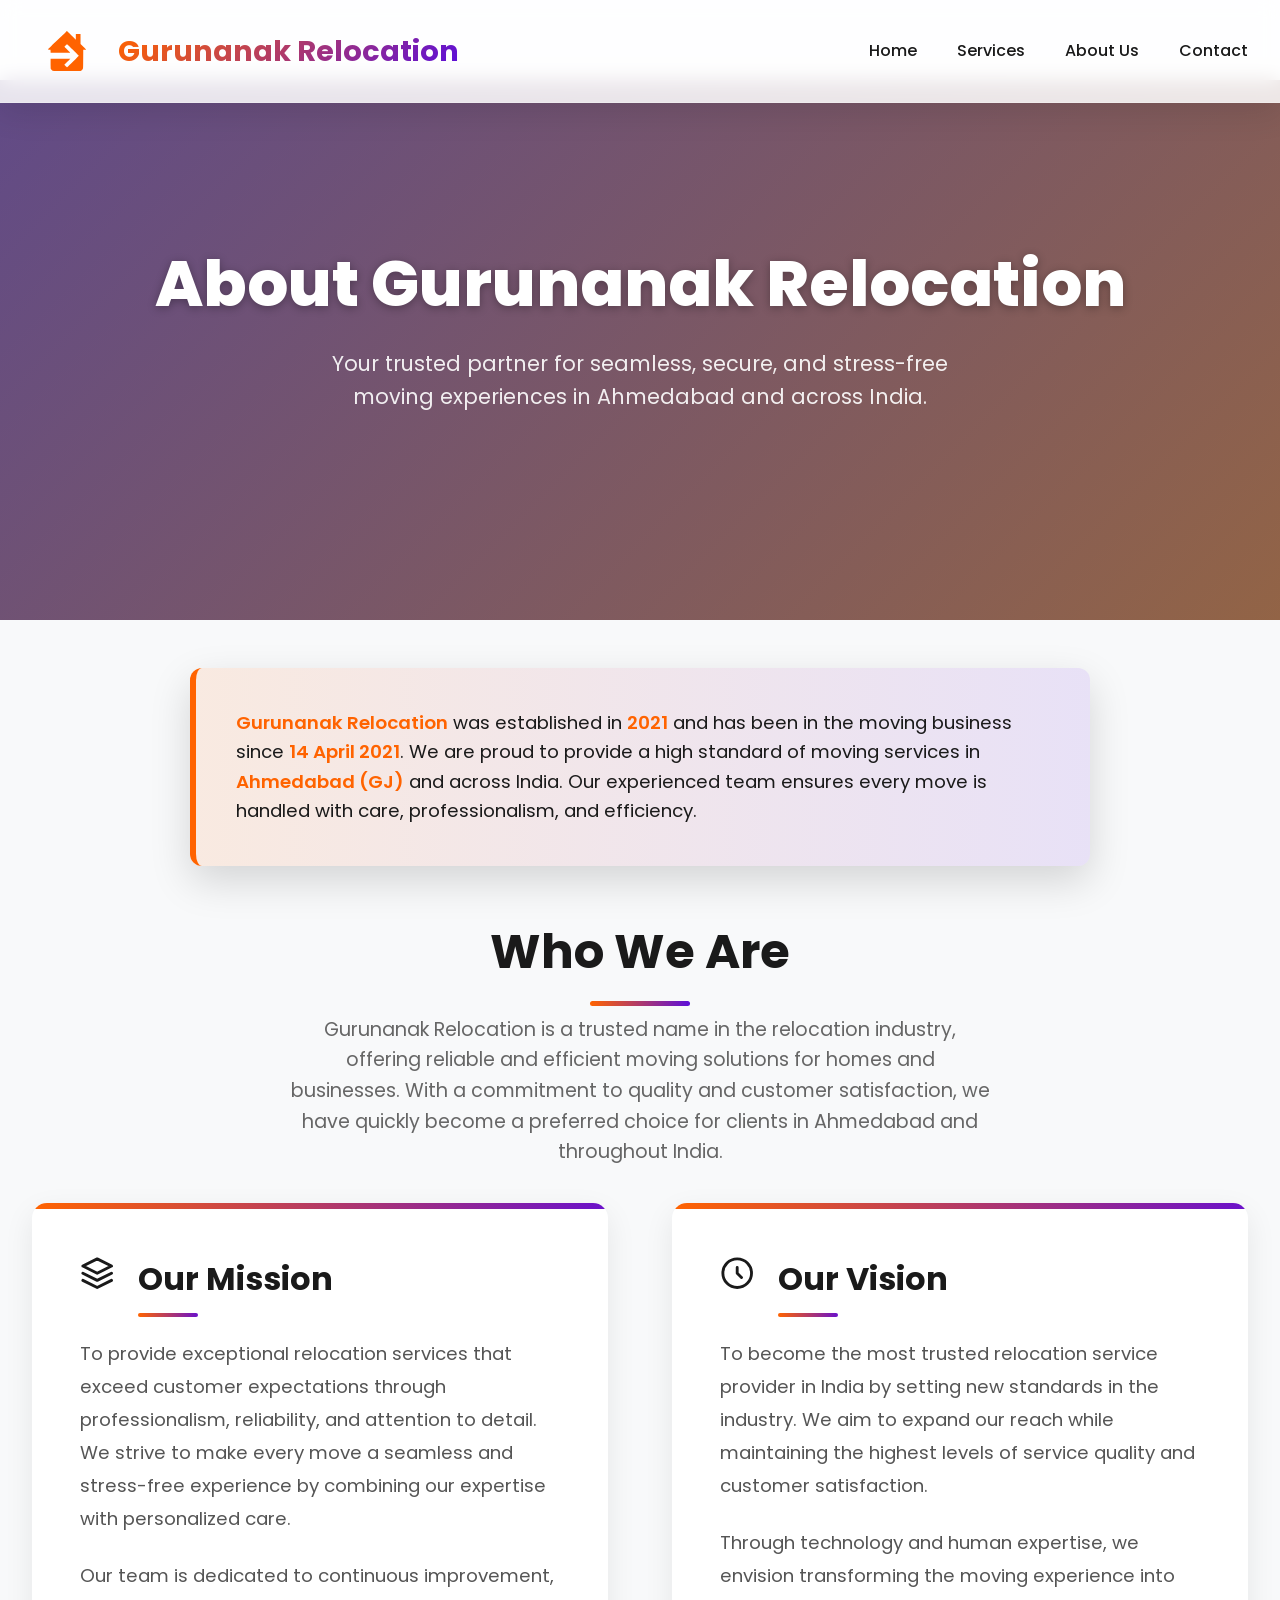
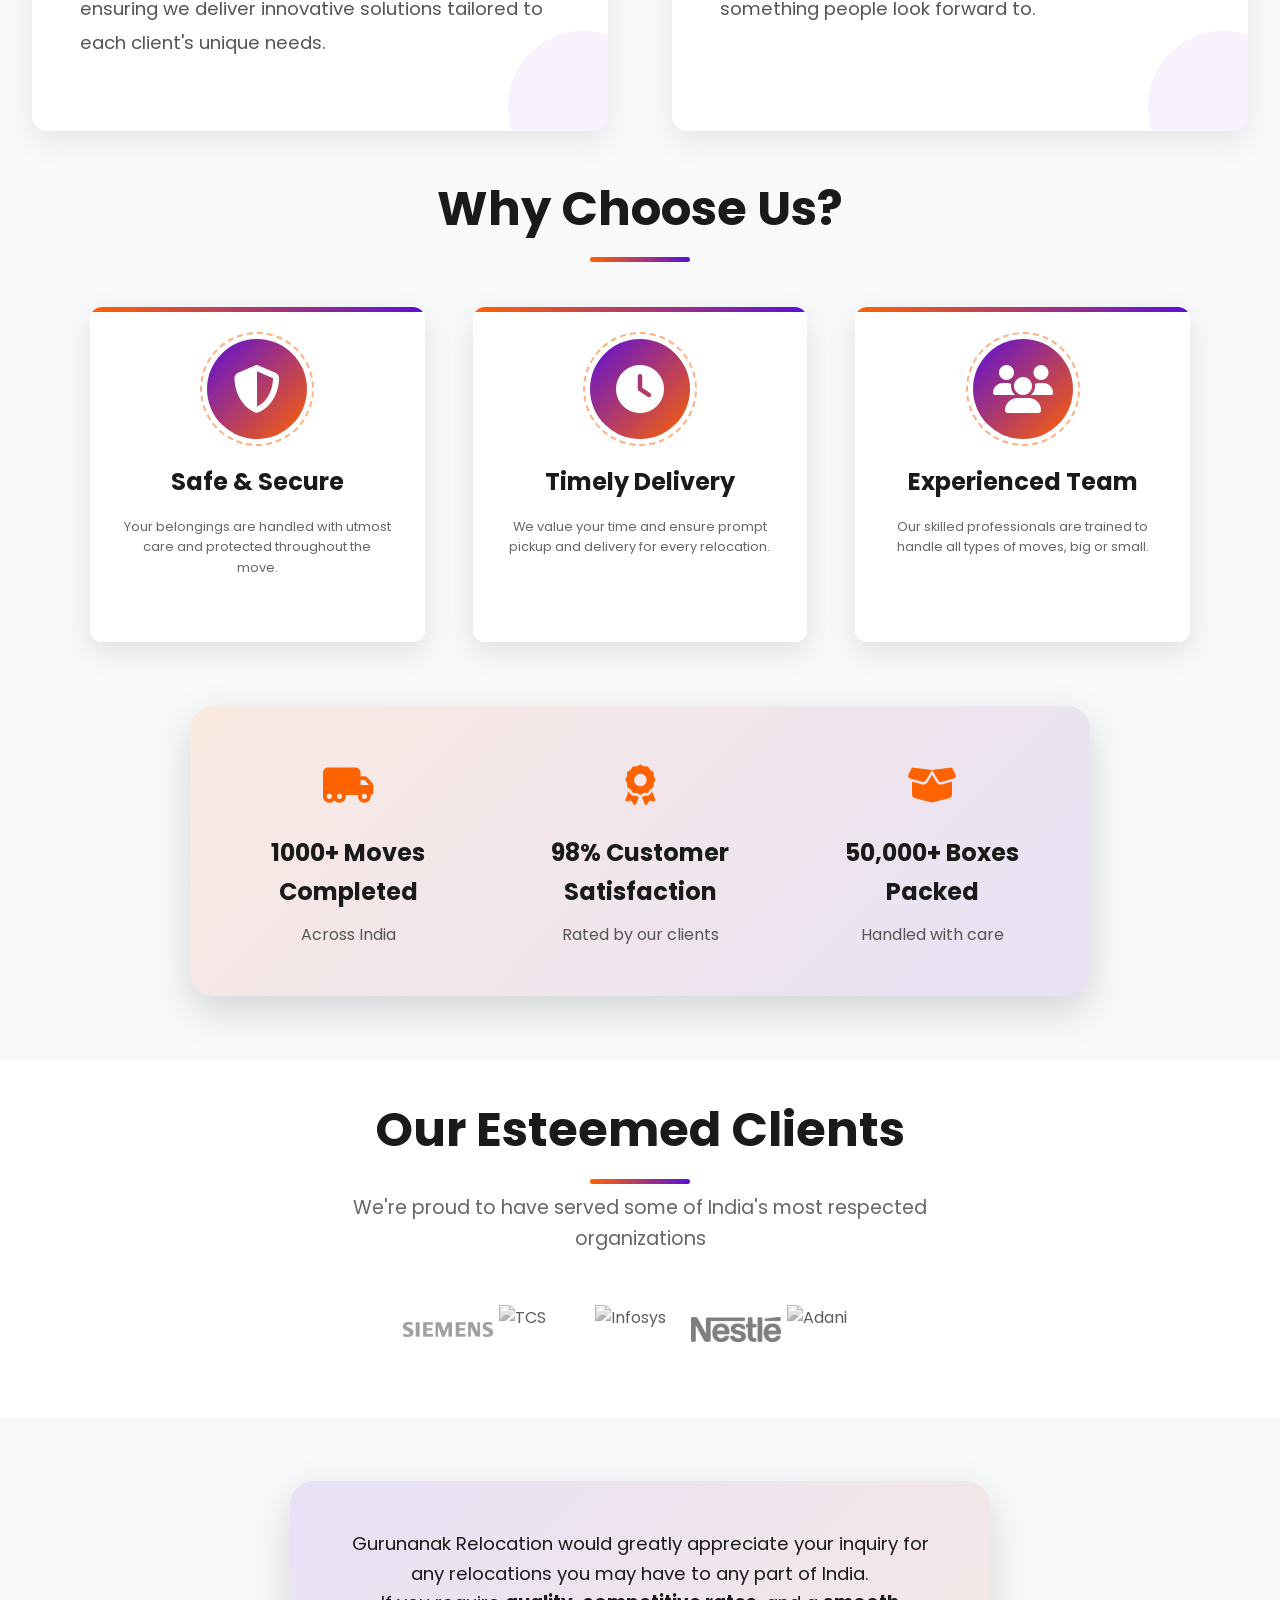
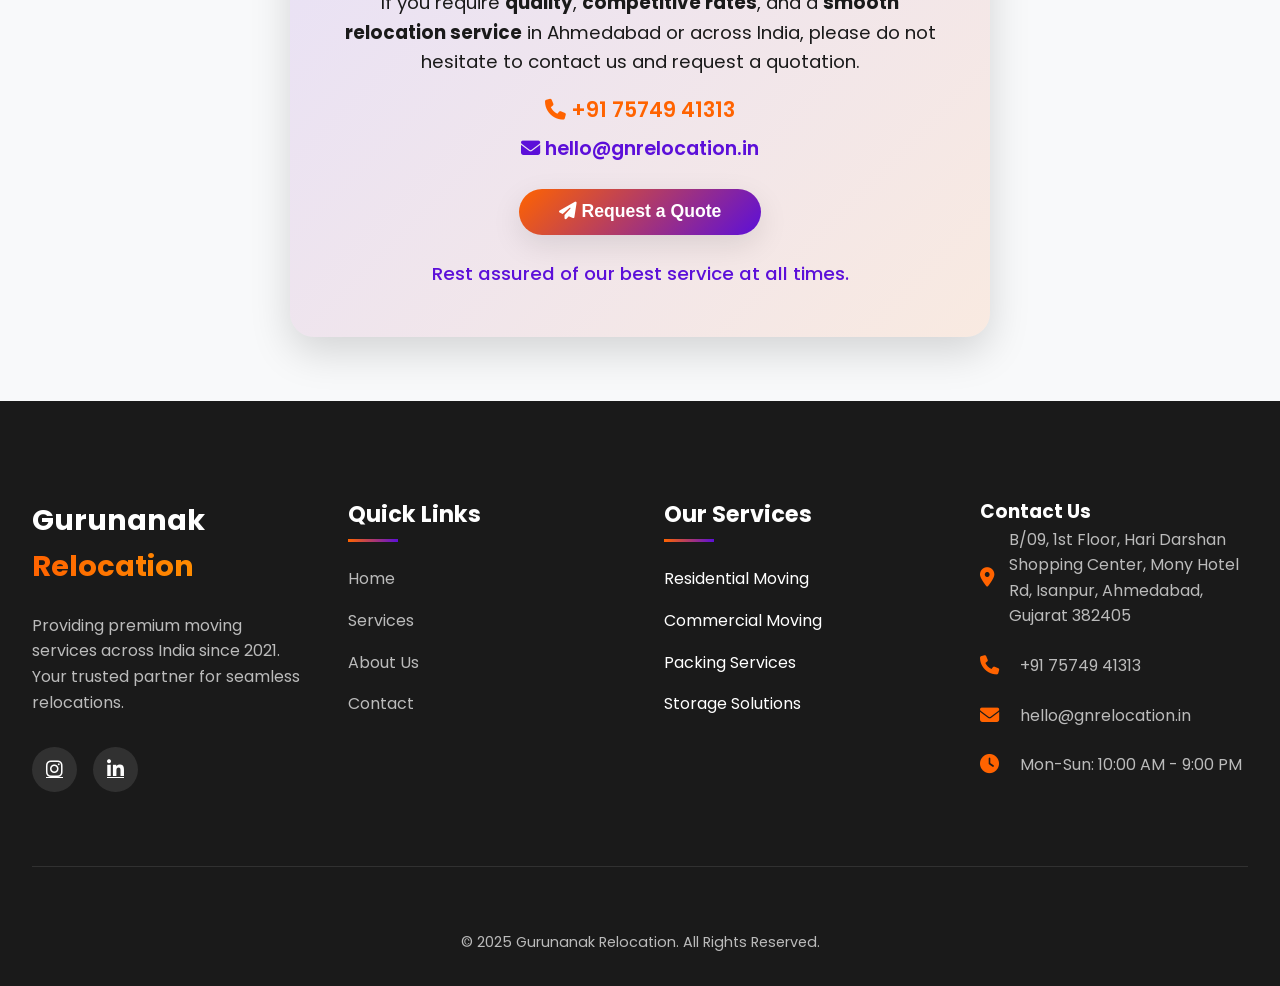
==== commit e53ab709: "Update AboutUs.html" ====
--- a/AboutUs.html
+++ b/AboutUs.html
@@ -828,16 +828,16 @@
     <!-- Header -->
     <header id="header">
         <div class="header-container">
-            <a href="index.html" class="logo">
+            <a href="/index" class="logo">
                 <img src="logo.svg" alt="Gurunanak Relocation Logo" class="logo-image">
                 <div class="logo-text">Gurunanak <span>Relocation</span></div>
             </a>
             <nav id="nav">
-                <ul>
-                    <li><a href="index.html">Home</a></li>
-                    <li><a href="Service.html">Services</a></li>
-                    <li><a href="AboutUs.html" style="color: var(--primary);">About Us</a></li>
-                    <li><a href="Contactus.html">Contact</a></li>
+               <ul>
+                    <li><a href="/index" active>Home</a></li>
+                    <li><a href="/service">Services</a></li>
+                    <li><a href="/aboutus">About Us</a></li>
+                    <li><a href="/contactus">Contact</a></li>
                 </ul>
             </nav>
             <div class="mobile-menu" id="mobileMenu">
@@ -1160,7 +1160,7 @@
             <a href="tel:+919913609060"><span class="contact-phone"><i class="fas fa-phone"></i> +91 75749 41313</span><br></a>
             <a href="mailto:hello@gnrelocation.in"><span class="contact-email"><i class="fas fa-envelope"></i> hello@gnrelocation.in</span></a>
         </div>
-        <button class="cta-button" onclick="window.location.href='Contactus.html'"><i class="fas fa-paper-plane"></i> Request a Quote</button>
+        <button class="cta-button" onclick="window.location.href='/contactus'"><i class="fas fa-paper-plane"></i> Request a Quote</button>
         <div style="margin-top:1.5rem;color:var(--secondary);font-weight:500;">
             Rest assured of our best service at all times.
         </div>
@@ -1179,12 +1179,11 @@
             </div>
             <div class="footer-links">
                 <h3>Quick Links</h3>
-                <ul>
-                    <li><a href="index.html">Home</a></li>
-                    <li><a href="Service.html">Services</a></li>
-                    <li><a href="AboutUs.html">About Us</a></li>
-
-                    <li><a href="Contactus.html">Contact</a></li>
+               <ul>
+                    <li><a href="/index" active>Home</a></li>
+                    <li><a href="/service">Services</a></li>
+                    <li><a href="/aboutus">About Us</a></li>
+                    <li><a href="/contactus">Contact</a></li>
                 </ul>
             </div>
             <div class="footer-links">
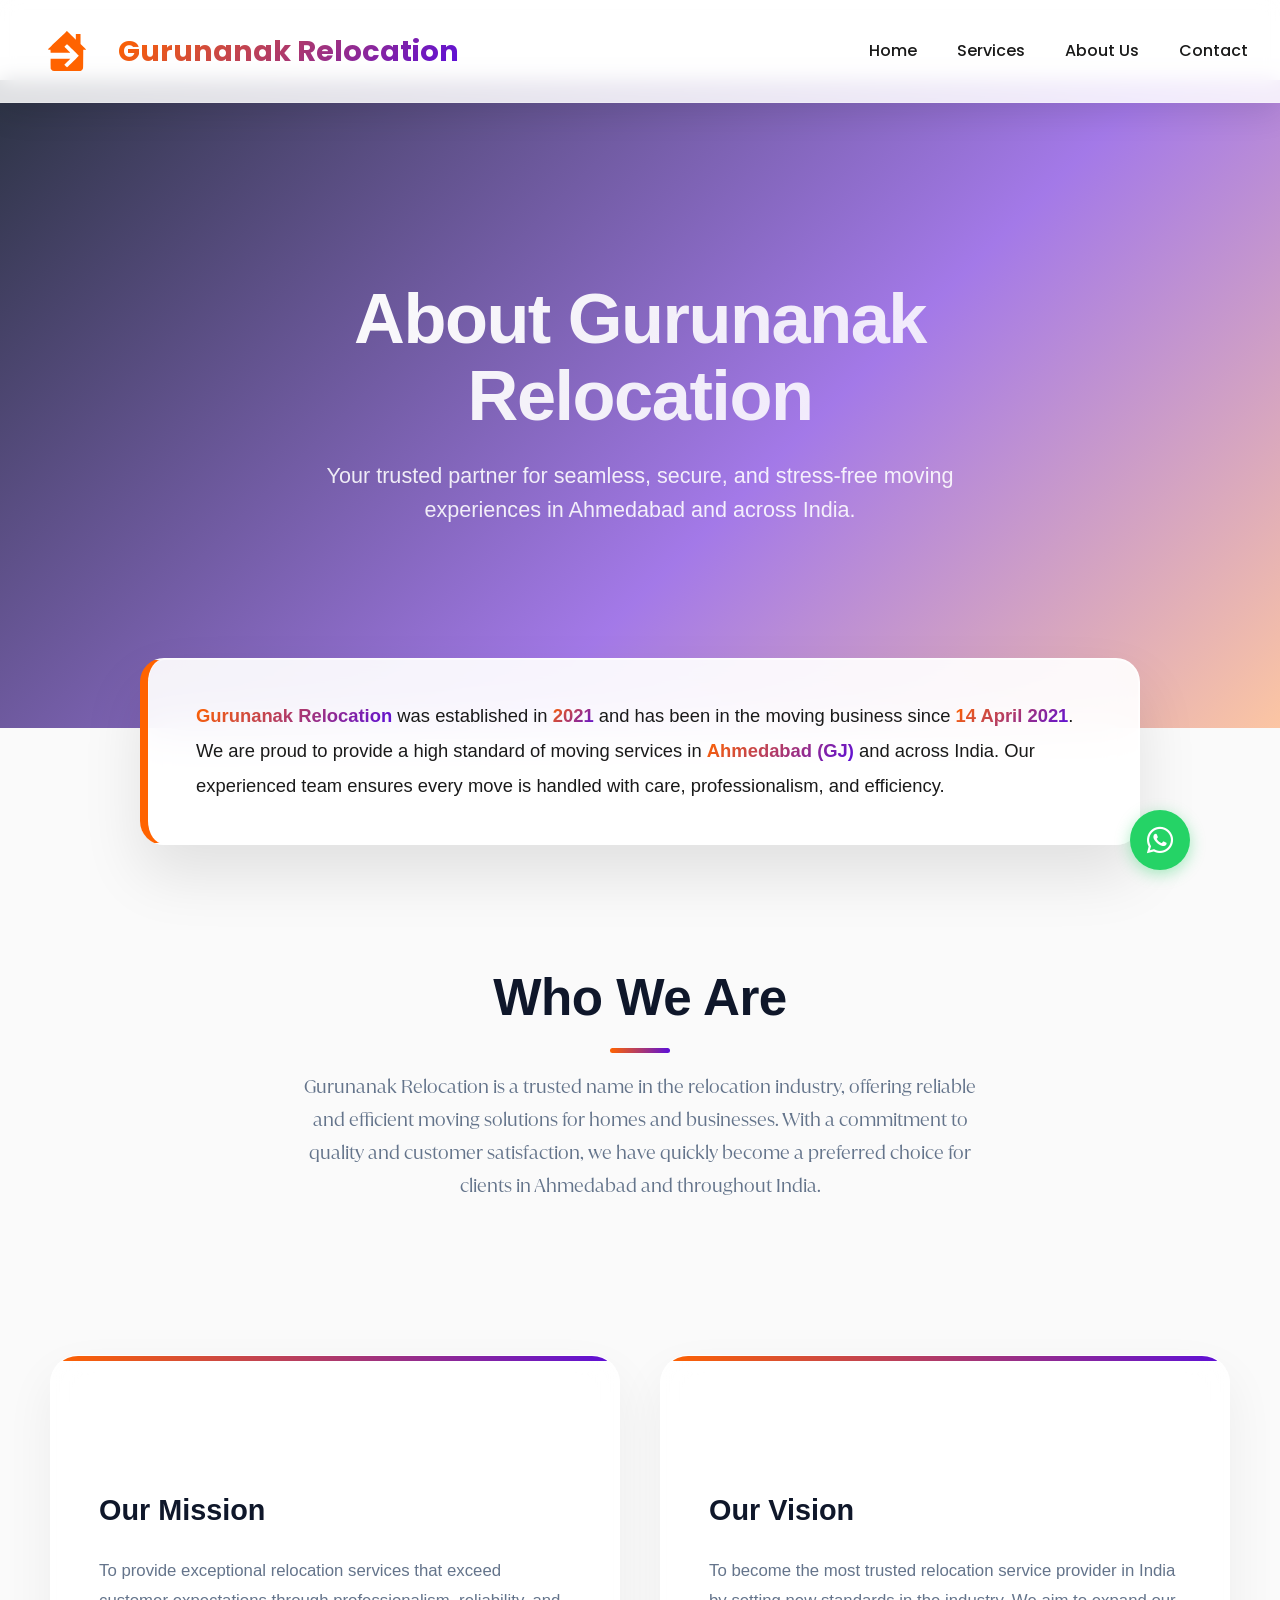
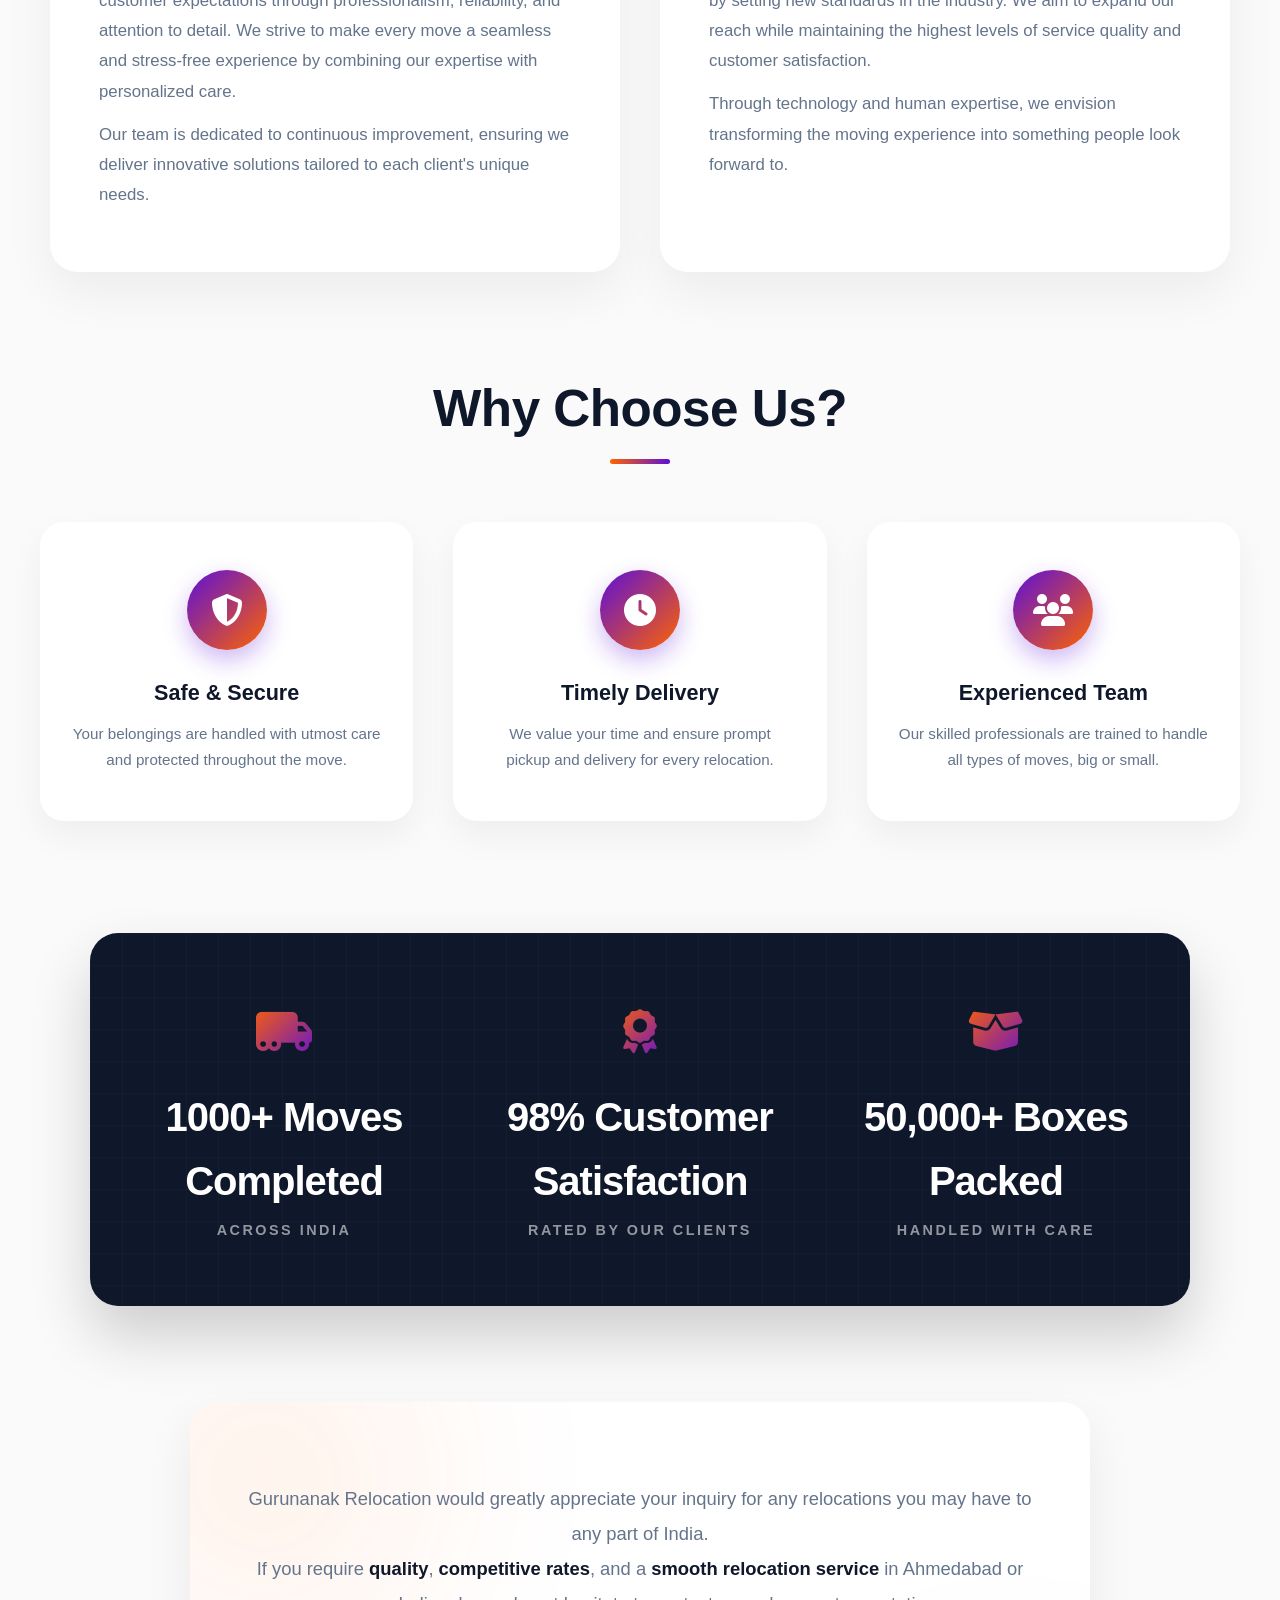
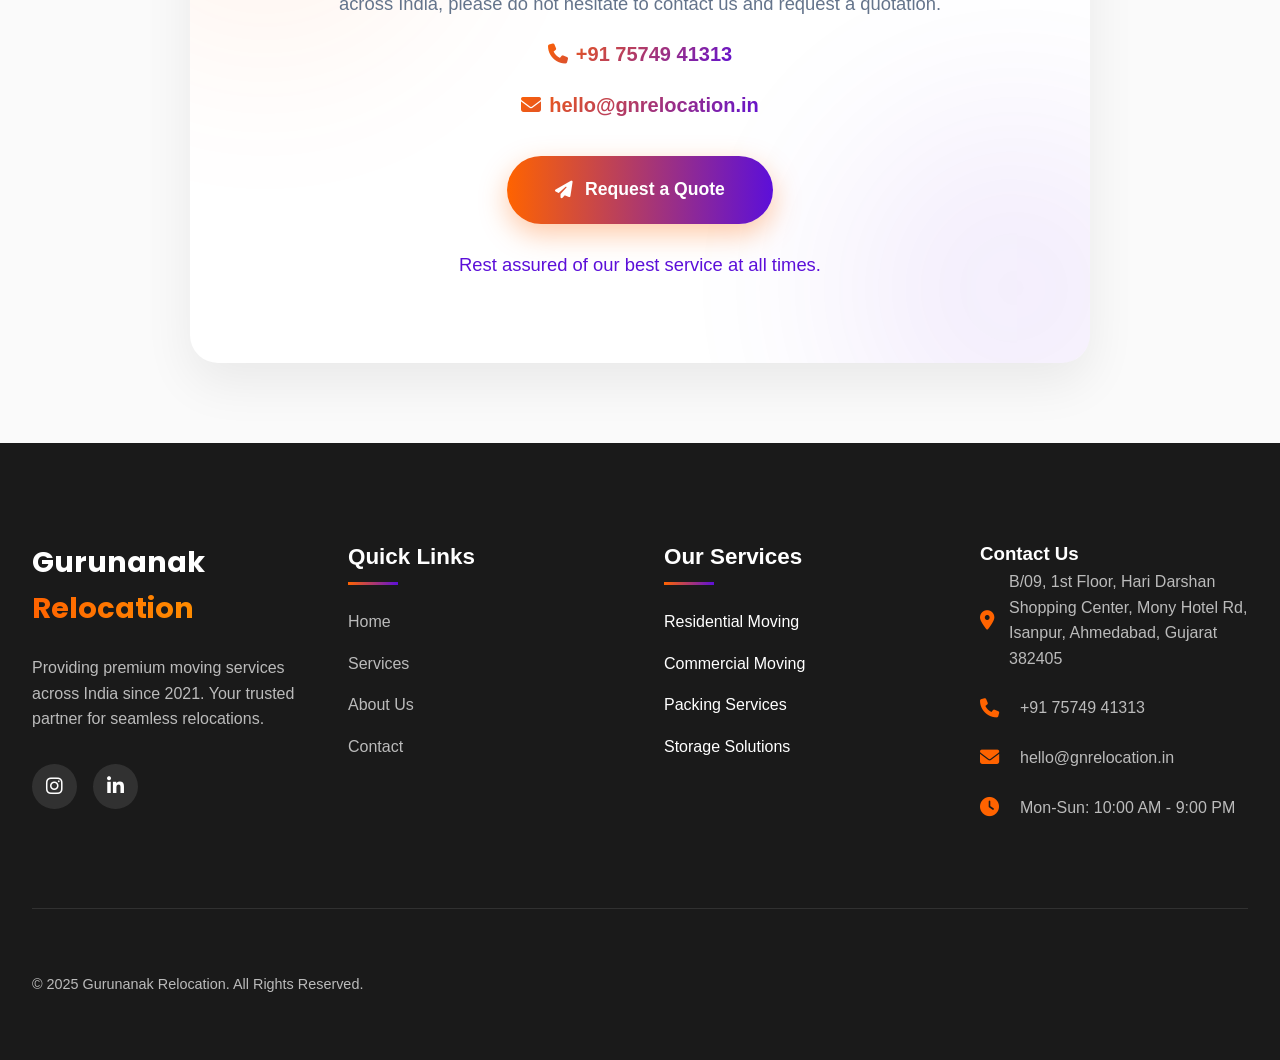
==== commit f044475a: "Enhance UI: Service page layouts, PAN India map updates, and assets" ====
--- a/AboutUs.html
+++ b/AboutUs.html
@@ -3,841 +3,77 @@
 <head>
     <meta charset="UTF-8">
     <meta name="viewport" content="width=device-width, initial-scale=1.0">
-    <title>About Us - Gurunanak Relocation</title>
+    <meta name="robots" content="index, follow">
+    <meta name="author" content="Gurunanak Relocation">
+    <meta name="theme-color" content="#0A4DA2">
+
+    <title>About Gurunanak Relocation | Trusted Packers &amp; Movers</title>
+    <meta name="description" content="Learn about Gurunanak Relocation and our commitment to safe, reliable, and hassle-free moving services. We help families and businesses relocate with confidence.">
+    <meta name="keywords" content="about Gurunanak Relocation, moving company, trusted packers, professional movers, relocation experts">
+    <link rel="canonical" href="https://gnrelocation.in/about">
+
+    <!-- Open Graph Tags -->
+    <meta property="og:type" content="website">
+    <meta property="og:site_name" content="Gurunanak Relocation">
+    <meta property="og:title" content="About Gurunanak Relocation | Trusted Packers &amp; Movers">
+    <meta property="og:description" content="Learn about Gurunanak Relocation and our commitment to safe, reliable, and hassle-free moving services. We help families and businesses relocate with confidence.">
+    <meta property="og:image" content="https://gnrelocation.in/backimage.jpg">
+    <meta property="og:url" content="https://gnrelocation.in/about">
+
+    <!-- Twitter Tags -->
+    <meta name="twitter:card" content="summary_large_image">
+    <meta name="twitter:title" content="About Gurunanak Relocation | Trusted Packers &amp; Movers">
+    <meta name="twitter:description" content="Learn about Gurunanak Relocation and our commitment to safe, reliable, and hassle-free moving services. We help families and businesses relocate with confidence.">
+    <meta name="twitter:image" content="https://gnrelocation.in/backimage.jpg">
+
+    <!-- JSON-LD Structured Data -->
+    <script type="application/ld+json">
+    {
+      "@context": "https://schema.org",
+      "@type": "MovingCompany",
+      "name": "Gurunanak Relocation",
+      "url": "https://gnrelocation.in",
+      "logo": "https://gnrelocation.in/logo.png",
+      "image": "https://gnrelocation.in/backimage.jpg",
+      "telephone": "+91-7574941313",
+      "email": "hello@gnrelocation.in",
+      "address": {
+        "@type": "PostalAddress",
+        "streetAddress": "B/09, 1st Floor, Hari Darshan Shopping Center, Mony Hotel Rd, Isanpur",
+        "addressLocality": "Ahmedabad",
+        "addressRegion": "Gujarat",
+        "postalCode": "382405",
+        "addressCountry": "IN"
+      }
+    }
+    </script>
     <link rel="stylesheet" href="https://cdnjs.cloudflare.com/ajax/libs/font-awesome/6.4.0/css/all.min.css">
     <link rel="icon" type="image/png" href="head.png">
+    <link rel="preconnect" href="https://fonts.googleapis.com">
+    <link rel="preconnect" href="https://fonts.gstatic.com" crossorigin>
     <link href="https://fonts.googleapis.com/css2?family=Poppins:wght@300;400;500;600;700;800&display=swap" rel="stylesheet">
-    <style>
-        :root {
-            --primary: #ff6300;
-            --primary-light: rgba(255, 99, 0, 0.1);
-            --secondary: #5c0fd9;
-            --secondary-light: rgba(92, 15, 217, 0.1);
-            --dark: #1a1a1a;
-            --dark-80: rgba(26, 26, 26, 0.8);
-            --light: #f8f9fa;
-            --light-90: rgba(248, 249, 250, 0.9);
-            --shadow: 0 10px 30px rgba(0, 0, 0, 0.1);
-            --shadow-lg: 0 15px 40px rgba(0, 0, 0, 0.15);
-            --transition: all 0.4s cubic-bezier(0.175, 0.885, 0.32, 1.1);
-            --border-radius: 12px;
-            --border-radius-lg: 24px;
-        }
-        
-        * {
-            margin: 0;
-            padding: 0;
-            box-sizing: border-box;
-        }
-        
-        body {
-            font-family: 'Poppins', sans-serif;
-            background-color: var(--light);
-            color: var(--dark);
-            overflow-x: hidden;
-            line-height: 1.6;
-        }
-        
-        /* Custom Scrollbar */
-        ::-webkit-scrollbar {
-            width: 10px;
-        }
-        ::-webkit-scrollbar-track {
-            background: var(--light);
-        }
-        ::-webkit-scrollbar-thumb {
-            background: linear-gradient(to bottom, var(--primary), var(--secondary));
-            border-radius: 10px;
-        }
-        
-        /* Header - Glass Morphism Effect */
-        header {
-            position: fixed;
-            top: 0;
-            left: 0;
-            width: 100%;
-            padding: 1rem 0;
-            z-index: 1000;
-            transition: var(--transition);
-            backdrop-filter: blur(10px);
-            -webkit-backdrop-filter: blur(10px);
-            background: rgba(255, 255, 255, 0.85);
-            box-shadow: var(--shadow);
-            border-bottom: 1px solid rgba(255, 255, 255, 0.2);
-        }
-        
-        header.scrolled {
-            padding: 1rem 0;
-            background: rgba(255, 255, 255, 0.95);
-        }
-        
-        .header-container {
-            display: flex;
-            justify-content: space-between;
-            align-items: center;
-            max-width: 1400px;
-            margin: 0 auto;
-            padding: 0 2rem;
-        }
-        
-        .logo {
-            display: flex;
-            align-items: center;
-            gap: 1rem;
-            text-decoration: none;
-            transition: var(--transition);
-        }
-        
-        .logo:hover {
-            transform: translateY(-3px);
-        }
-        
-        .logo-image {
-            height: 70px;
-            width: auto;
-            object-fit: contain;
-            image-rendering: -webkit-optimize-contrast;
-        }
-        
-        .logo-text {
-            font-size: 1.8rem;
-            font-weight: 700;
-            background: linear-gradient(135deg, var(--primary), var(--secondary));
-            -webkit-background-clip: text;
-            background-clip: text;
-            color: transparent;
-            line-height: 1;
-        }
-        
-        nav ul {
-            display: flex;
-            list-style: none;
-            gap: 2.5rem;
-        }
-        
-        nav a {
-            color: var(--dark);
-            text-decoration: none;
-            font-weight: 500;
-            position: relative;
-            padding: 0.5rem 0;
-            transition: var(--transition);
-        }
-        
-        nav a::after {
-            content: '';
-            position: absolute;
-            bottom: 0;
-            left: 0;
-            width: 0;
-            height: 2px;
-            background: linear-gradient(to right, var(--primary), var(--secondary));
-            transition: var(--transition);
-        }
-        
-        nav a:hover {
-            color: var(--primary);
-        }
-        
-        nav a:hover::after {
-            width: 100%;
-        }
-        
-        .mobile-menu {
-            display: none;
-            font-size: 1.5rem;
-            cursor: pointer;
-            color: var(--dark);
-        }
-        
-        /* Hero Section - About Page */
-        .about-hero {
-            height: 60vh;
-            min-height: 500px;
-            display: flex;
-            align-items: center;
-            justify-content: center;
-            position: relative;
-            overflow: hidden;
-            margin-top: 80px;
-        }
-        
-        .about-hero-bg {
-            position: absolute;
-            top: 0;
-            left: 0;
-            width: 100%;
-            height: 100%;
-            background: linear-gradient(rgba(0, 0, 0, 0.6), rgba(0, 0, 0, 0.6)), url('https://images.unsplash.com/photo-1506744038136-46273834b3fb?auto=format&fit=crop&w=1200&q=80') no-repeat center center/cover;
-            z-index: -2;
-        }
-        
-        .about-hero-overlay {
-            position: absolute;
-            top: 0;
-            left: 0;
-            width: 100%;
-            height: 100%;
-            background: linear-gradient(135deg, rgba(92, 15, 217, 0.3) 0%, rgba(255, 99, 0, 0.3) 100%);
-            z-index: -1;
-        }
-        
-        .about-hero-content {
-            max-width: 1400px;
-            margin: 0 auto;
-            padding: 0 2rem;
-            text-align: center;
-            color: white;
-            transform-style: preserve-3d;
-        }
-        
-        .about-hero h1 {
-            font-size: 4rem;
-            font-weight: 800;
-            line-height: 1.2;
-            margin-bottom: 1.5rem;
-            text-shadow: 0 2px 10px rgba(0, 0, 0, 0.3);
-        }
-        
-        .about-hero p {
-            font-size: 1.3rem;
-            margin-bottom: 2.5rem;
-            color: rgba(255, 255, 255, 0.9);
-            max-width: 700px;
-            margin-left: auto;
-            margin-right: auto;
-        }
-        
-        /* About Highlight Section */
-        .about-highlight {
-            background: linear-gradient(90deg, var(--primary-light), var(--secondary-light));
-            border-left: 6px solid var(--primary);
-            border-radius: var(--border-radius);
-            padding: 2.5rem;
-            margin: 3rem auto;
-            max-width: 900px;
-            font-size: 1.15rem;
-            color: var(--dark);
-            box-shadow: var(--shadow-lg);
-            position: relative;
-            overflow: hidden;
-        }
-        
-        .about-highlight strong {
-            color: var(--primary);
-            font-weight: 600;
-        }
-        
-        /* Fun Facts Section */
-        .fun-facts {
-            background: linear-gradient(135deg, var(--primary-light), var(--secondary-light));
-            border-radius: var(--border-radius-lg);
-            box-shadow: var(--shadow-lg);
-            max-width: 900px;
-            margin: 4rem auto;
-            padding: 3rem 2rem;
-            display: grid;
-            grid-template-columns: repeat(auto-fit, minmax(220px, 1fr));
-            gap: 2.5rem;
-            text-align: center;
-            position: relative;
-            overflow: hidden;
-        }
-        
-        .fun-fact-icon {
-            font-size: 2.5rem;
-            color: var(--primary);
-            margin-bottom: 1rem;
-            animation: bounce 2s infinite;
-        }
-        
-        .fun-fact {
-            font-size: 1.5rem;
-            color: var(--dark);
-            font-weight: 700;
-            margin-bottom: 0.7rem;
-        }
-        
-        .fun-facts div p {
-            color: #555;
-            font-size: 1rem;
-        }
-        
-        @keyframes bounce {
-            0%, 100% { transform: translateY(0);}
-            50% { transform: translateY(-10px);}
-        }
-        
-        /* Section Title */
-        .section-title {
-            text-align: center;
-            margin-bottom: 2.2rem;
-        }
-        
-        .section-title h2 {
-            font-size: 3rem;
-            font-weight: 700;
-            color: var(--dark);
-            position: relative;
-            display: inline-block;
-            margin-bottom: 1.5rem;
-        }
-        
-        .section-title h2::after {
-            content: '';
-            position: absolute;
-            bottom: -15px;
-            left: 50%;
-            transform: translateX(-50%);
-            width: 100px;
-            height: 5px;
-            background: linear-gradient(to right, var(--primary), var(--secondary));
-            border-radius: 5px;
-        }
-        
-        .section-title p {
-            color: #666;
-            max-width: 700px;
-            margin: 0 auto;
-            font-size: 1.2rem;
-        }
-        
-        /* Why Choose Us Section */
-        .services-grid {
-            display: grid;
-            grid-template-columns: repeat(auto-fit, minmax(250px, 1fr));
-            gap: 3rem;
-            max-width: 1100px;
-            margin: 0 auto;
-            margin-top: 0;
-            padding-top: 0;
-            perspective: 1000px;
-        }
-        
-        .service-card {
-            background-color: white;
-            border-radius: var(--border-radius);
-            overflow: hidden;
-            box-shadow: var(--shadow);
-            transition: var(--transition);
-            position: relative;
-            transform-style: preserve-3d;
-            z-index: 1;
-        }
-        
-        .service-card::before {
-            content: '';
-            position: absolute;
-            top: 0;
-            left: 0;
-            width: 100%;
-            height: 5px;
-            background: linear-gradient(to right, var(--primary), var(--secondary));
-            z-index: 2;
-        }
-        
-        .service-icon {
-            position: relative;
-            width: 100px;
-            height: 100px;
-            margin: 2rem auto 1.5rem;
-            display: flex;
-            align-items: center;
-            justify-content: center;
-        }
-        
-        .service-icon i {
-            font-size: 3rem;
-            color: white;
-            position: relative;
-            z-index: 2;
-            transition: var(--transition);
-        }
-        
-        .service-icon::before {
-            content: '';
-            position: absolute;
-            width: 100%;
-            height: 100%;
-            background: linear-gradient(135deg, var(--secondary), var(--primary));
-            border-radius: 50%;
-            z-index: 1;
-            transform: scale(1);
-            transition: var(--transition);
-        }
-        
-        .service-icon::after {
-            content: '';
-            position: absolute;
-            width: 110%;
-            height: 110%;
-            border: 2px dashed var(--primary);
-            border-radius: 50%;
-            z-index: 0;
-            animation: spin 20s linear infinite;
-            opacity: 0.5;
-        }
-        
-        .service-card:hover .service-icon i {
-            transform: scale(1.1) rotate(10deg);
-        }
-        
-        .service-card:hover .service-icon::before {
-            transform: scale(1.1);
-        }
-        
-        .service-content {
-            padding: 0 2rem 2.5rem;
-            text-align: center;
-        }
-        
-        .service-content h3 {
-            font-size: 1.5rem;
-            margin-bottom: 1rem;
-            color: var(--dark);
-        }
-        
-        .service-content p {
-            color: #666;
-            margin-bottom: 1.5rem;
-            font-size: 0.8rem;
-        }
-        
-        /* CTA Section */
-        .about-contact-cta {
-            background: linear-gradient(135deg, var(--secondary-light), var(--primary-light));
-            border-radius: var(--border-radius-lg);
-            box-shadow: var(--shadow-lg);
-            max-width: 700px;
-            margin: 4rem auto;
-            padding: 3rem;
-            text-align: center;
-            font-size: 1.15rem;
-            color: var(--dark);
-            position: relative;
-            overflow: hidden;
-        }
-        
-        .about-contact-cta .cta-button {
-            margin-top: 1.5rem;
-            font-size: 1.1rem;
-            padding: 0.8rem 2.5rem;
-            background: linear-gradient(135deg, var(--primary), var(--secondary));
-            color: #fff;
-            border: none;
-            border-radius: 50px;
-            font-weight: 600;
-            cursor: pointer;
-            transition: var(--transition);
-            box-shadow: var(--shadow);
-            position: relative;
-            overflow: hidden;
-            z-index: 1;
-        }
-        
-        .about-contact-cta .cta-button::before {
-            content: '';
-            position: absolute;
-            top: 0;
-            left: 0;
-            width: 100%;
-            height: 100%;
-            background: linear-gradient(135deg, var(--secondary), var(--primary));
-            opacity: 0;
-            transition: var(--transition);
-            z-index: -1;
-        }
-        
-        .about-contact-cta .cta-button:hover {
-            transform: translateY(-3px);
-            box-shadow: var(--shadow-lg);
-        }
-        
-        .about-contact-cta .cta-button:hover::before {
-            opacity: 1;
-        }
-        
-        .about-contact-cta .contact-phone {
-            color: var(--primary);
-            font-weight: 600;
-            font-size: 1.3rem;
-            margin-top: 1rem;
-            display: inline-block;
-        }
-        
-        .about-contact-cta .contact-email {
-            color: var(--secondary);
-            font-weight: 600;
-            font-size: 1.2rem;
-            margin-top: 0.5rem;
-            display: inline-block;
-        }
-        
-        /* Team Section */
-        .team-grid {
-            display: grid;
-            grid-template-columns: repeat(auto-fit, minmax(220px, 1fr));
-            gap: 2.5rem;
-            max-width: 900px;
-            margin: 0 auto;
-        }
-        
-        .team-card {
-            background: #fff;
-            border-radius: var(--border-radius);
-            box-shadow: var(--shadow);
-            padding: 2rem 1.5rem;
-            text-align: center;
-            transition: var(--transition);
-            position: relative;
-            overflow: hidden;
-        }
-        
-        .team-card:hover {
-            transform: translateY(-8px);
-            box-shadow: var(--shadow-lg);
-        }
-        
-        .team-card img {
-            width: 120px;
-            height: 120px;
-            border-radius: 50%;
-            object-fit: cover;
-            margin-bottom: 1.5rem;
-            border: 3px solid var(--primary-light);
-            transition: var(--transition);
-        }
-        
-        .team-card:hover img {
-            border-color: var(--primary);
-            transform: scale(1.05);
-        }
-        
-        .team-card h3 {
-            margin-bottom: 0.5rem;
-            font-size: 1.4rem;
-            font-weight: 600;
-            color: var(--dark);
-        }
-        
-        .team-card p {
-            color: #666;
-            font-size: 1.1rem;
-        }
-        
-        /* Footer */
-         footer {
-            background-color: var(--dark);
-            color: white;
-            padding: 6rem 2rem 2rem;
-            position: relative;
-        }
-        
-        .footer-container {
-            max-width: 1400px;
-            margin: 0 auto;
-            display: grid;
-            grid-template-columns: repeat(auto-fit, minmax(250px, 1fr));
-            gap: 3rem;
-        }
-        
-        .footer-logo {
-            font-size: 1.8rem;
-            font-weight: 700;
-            margin-bottom: 1.5rem;
-            display: inline-block;
-        }
-        
-        .footer-logo span {
-            background: linear-gradient(to right, var(--primary), #ff8c00);
-            -webkit-background-clip: text;
-            background-clip: text;
-            color: transparent;
-        }
-        
-        .footer-about p {
-            color: #bbb;
-            margin-bottom: 2rem;
-            font-size: 1rem;
-        }
-        
-        .social-links {
-            display: flex;
-            gap: 1rem;
-        }
-        
-        .social-links a {
-            color: white;
-            background-color: rgba(255, 255, 255, 0.1);
-            width: 45px;
-            height: 45px;
-            border-radius: 50%;
-            display: flex;
-            align-items: center;
-            justify-content: center;
-            transition: var(--transition);
-            font-size: 1.2rem;
-        }
-        
-        .social-links a:hover {
-            background: linear-gradient(135deg, var(--primary), var(--secondary));
-            transform: translateY(-3px);
-        }
-        
-        .footer-links h3 {
-            font-size: 1.4rem;
-            margin-bottom: 1.5rem;
-            position: relative;
-            padding-bottom: 10px;
-        }
-        
-        .footer-links h3::after {
-            content: '';
-            position: absolute;
-            bottom: 0;
-            left: 0;
-            width: 50px;
-            height: 3px;
-            background: linear-gradient(to right, var(--primary), var(--secondary));
-        }
-        
-        .footer-links ul {
-            list-style: none;
-        }
-        
-        .footer-links li {
-            margin-bottom: 1rem;
-        }
-        
-        .footer-links a {
-            color: #bbb;
-            text-decoration: none;
-            transition: var(--transition);
-            font-size: 1rem;
-            display: inline-block;
-        }
-        
-        .footer-links a:hover {
-            color: var(--primary);
-            transform: translateX(5px);
-        }
-        
-        .footer-contact p {
-            display: flex;
-            align-items: center;
-            gap: 15px;
-            margin-bottom: 1.5rem;
-            color: #bbb;
-            font-size: 1rem;
-        }
-        
-        .footer-contact i {
-            color: var(--primary);
-            font-size: 1.2rem;
-            width: 25px;
-        }
-        
-        .footer-bottom {
-            text-align: center;
-            padding-top: 4rem;
-            margin-top: 4rem;
-            border-top: 1px solid rgba(255, 255, 255, 0.1);
-            color: #bbb;
-            font-size: 0.9rem;
-        }
-       
-        /* Back to Top Button */
-        .back-to-top {
-            position: fixed;
-            bottom: 2rem;
-            right: 2rem;
-            width: 50px;
-            height: 50px;
-            background: linear-gradient(135deg, var(--primary), var(--secondary));
-            color: white;
-            border-radius: 50%;
-            display: flex;
-            align-items: center;
-            justify-content: center;
-            cursor: pointer;
-            transition: var(--transition);
-            opacity: 0;
-            visibility: hidden;
-            box-shadow: var(--shadow);
-            z-index: 999;
-        }
-        
-        .back-to-top.active {
-            opacity: 1;
-            visibility: visible;
-        }
-        
-        .back-to-top:hover {
-            transform: translateY(-5px);
-            box-shadow: var(--shadow-lg);
-        }
-        
-        /* Responsive Styles */
-        @media (max-width: 1200px) {
-            .about-hero h1 {
-                font-size: 3.5rem;
-            }
-            
-            .section-title h2 {
-                font-size: 2.5rem;
-            }
-        }
-        
-        @media (max-width: 992px) {
-            .about-hero h1 {
-                font-size: 3rem;
-            }
-            
-            .section-title h2 {
-                font-size: 2.2rem;
-            }
-            
-            .fun-facts {
-                grid-template-columns: repeat(2, 1fr);
-            }
-        }
-        
-        @media (max-width: 768px) {
-            .mobile-menu {
-                display: block;
-            }
-            
-            nav {
-                position: fixed;
-                top: 90px;
-                left: 0;
-                width: 100%;
-                background: rgba(255, 255, 255, 0.95);
-                padding: 2rem;
-                box-shadow: var(--shadow);
-                clip-path: circle(0% at 100% 0%);
-                transition: clip-path 0.7s ease;
-                z-index: 999;
-            }
-            
-            nav.active {
-                clip-path: circle(150% at 100% 0%);
-            }
-            
-            nav ul {
-                flex-direction: column;
-                gap: 1.5rem;
-            }
-            
-            nav a {
-                color: var(--dark);
-                font-size: 1.2rem;
-            }
-            
-            .about-hero {
-                min-height: 400px;
-                height: 50vh;
-            }
-            
-            .about-hero h1 {
-                font-size: 2.5rem;
-            }
-            
-            .about-hero p {
-                font-size: 1.1rem;
-            }
-            
-            .section-title h2 {
-                font-size: 2rem;
-                
-            }
-            
-            .section-title p {
-                font-size: 1rem;
-                padding-left:2% ;
-                padding-right: 2%;
-                padding-bottom: 0px;
-            }
-            
-            .fun-facts {
-                grid-template-columns: 1fr;
-                padding: 2rem 1.5rem;
-            }
-            
-            .team-grid {
-                grid-template-columns: repeat(2, 1fr);
-            }
-        }
-        
-        @media (max-width: 576px) {
-            .header-container {
-                padding: 0 1.5rem;
-            }
-            
-            .logo-text {
-                font-size: 1.3rem;
-            }
-            
-            .about-hero h1 {
-                font-size: 2rem;
-            }
-            
-            .about-hero p {
-                font-size: 1rem;
-            }
-            
-            .about-highlight {
-                padding: 1.5rem;
-                font-size: 1rem;
-            }
-            
-            .section-title h2 {
-                font-size: 1.8rem;
-            }
-            
-            .section-title p {
-                font-size: 1rem;
-            }
-            
-            .services-grid {
-                grid-template-columns: 1fr;
-                gap: 1rem;
-                
-            }
-            
-            .team-grid {
-                grid-template-columns: 1fr;
-            }
-            
-            .about-contact-cta {
-                padding: 2rem 1.5rem;
-            }
-            
-            .footer-container {
-                grid-template-columns: 1fr;
-            }
-        }
-        
-        @keyframes spin {
-            0% { transform: rotate(0deg); }
-            100% { transform: rotate(360deg); }
-        }
-    </style>
+    <link rel="stylesheet" href="assets/css/reset.css">
+    <link rel="stylesheet" href="assets/css/variables.css">
+    <link rel="stylesheet" href="assets/css/global-fonts.css">
+    <link rel="stylesheet" href="assets/css/header.css">
+    <link rel="stylesheet" href="assets/css/footer.css">
+    <link rel="stylesheet" href="assets/css/page-utils.css">
+    <link rel="stylesheet" href="assets/css/about.css">
 </head>
 <body>
     <!-- Header -->
     <header id="header">
         <div class="header-container">
-            <a href="/index" class="logo">
+            <a href="index.html" class="logo">
                 <img src="logo.svg" alt="Gurunanak Relocation Logo" class="logo-image">
                 <div class="logo-text">Gurunanak <span>Relocation</span></div>
             </a>
             <nav id="nav">
                <ul>
-                    <li><a href="/index" active>Home</a></li>
-                    <li><a href="/service">Services</a></li>
-                    <li><a href="/aboutus">About Us</a></li>
-                    <li><a href="/contactus">Contact</a></li>
+                    <li><a href="index.html" active>Home</a></li>
+                    <li><a href="Service.html">Services</a></li>
+                    <li><a href="AboutUs.html">About Us</a></li>
+                    <li><a href="Contactus.html">Contact</a></li>
                 </ul>
             </nav>
             <div class="mobile-menu" id="mobileMenu">
@@ -869,124 +105,7 @@
             </p>
         </div>
     </section>
-    <style>
-    /* Mission & Vision Section */
-    .mission-vision {
-        display: grid;
-        grid-template-columns: repeat(auto-fit, minmax(300px, 1fr));
-        gap: 4rem;
-        max-width: 1400px;
-        margin: 6rem auto;
-        margin-bottom: 40px;
-        margin-top:10px;
-        padding: 0 2rem;
-    }
-    
-    .mission-card, .vision-card {
-        background: white;
-        padding: 3rem;
-        border-radius: 15px;
-        box-shadow: 0 10px 30px rgba(0, 0, 0, 0.08);
-        position: relative;
-        overflow: hidden;
-        transition: all 0.4s cubic-bezier(0.175, 0.885, 0.32, 1.275);
-        z-index: 1;
-    }
-    
-    .mission-card:hover, .vision-card:hover {
-        transform: translateY(-15px);
-        box-shadow: 0 15px 40px rgba(0, 0, 0, 0.12);
-    }
-    
-    .mission-card::before, .vision-card::before {
-        content: '';
-        position: absolute;
-        top: 0;
-        left: 0;
-        width: 100%;
-        height: 6px;
-        background: linear-gradient(90deg, #ff6300, #6a11cb);
-    }
-    
-    .mission-card h3, .vision-card h3 {
-        font-size: 2rem;
-        margin-bottom: 2rem;
-        color: #1a1a1a;
-        position: relative;
-        display: inline-block;
-        font-weight: 700;
-    }
-    
-    .mission-card h3::after, .vision-card h3::after {
-        content: '';
-        position: absolute;
-        bottom: -12px;
-        left: 0;
-        width: 60px;
-        height: 4px;
-        background: linear-gradient(90deg, #ff6300, #6a11cb);
-        border-radius: 2px;
-    }
-    
-    .mission-card p, .vision-card p {
-        color: #555;
-        font-size: 1.15rem;
-        line-height: 1.8;
-        margin-bottom: 1.5rem;
-    }
-    
-    .card-icon {
-        font-size: 2.15rem;
-        margin-right: 4%;
-        background: linear-gradient(135deg, #ff6300, #6a11cb);
-        -webkit-background-clip: text;
-        background-clip: text;
-        -webkit-text-fill-color: transparent;
-        display: inline-block;
-    }
-    
-    .mission-card::after, .vision-card::after {
-        content: '';
-        position: absolute;
-        bottom: -50px;
-        right: -50px;
-        width: 150px;
-        height: 150px;
-        border-radius: 50%;
-        background: rgba(106, 17, 203, 0.05);
-        z-index: -1;
-        transition: all 0.4s ease;
-    }
-    
-    .mission-card:hover::after, .vision-card:hover::after {
-        transform: scale(1.5);
-        opacity: 0.1;
-    }
-    
-    @media (max-width: 768px) {
-        .mission-vision {
-            grid-template-columns: 1fr;
-            gap: 3rem;
-            
-        }
-        
-        .mission-card, .vision-card {
-            padding: 1rem;
-            
-            font-size: 0.2rem;
-            line-height: normal;
-        }
-        .card-icon{
-            display: none;
-        }
-        .mission-card p, .vision-card p {
-        color: #555;
-        font-size: 0.9rem;
-        line-height: normal;
-        
-    }
-    }
-</style>
+    
 
 <!-- Mission & Vision Section -->
 <section class="container">
@@ -1067,90 +186,8 @@
         </div>
     </section>
     
-        <section class="clients-section">
-        <div class="container">
-            <div class="section-title">
-                <h2>Our Esteemed Clients</h2>
-                <p>We're proud to have served some of India's most respected organizations</p>
-            </div>
-           <div class="clients-slider">
-        <div class="clients-track">
-            <div class="client-logo">
-                <img style="height: 40%;" src="[data-uri]" alt="Siemens" class="client-logo">
-                <img src="https://upload.wikimedia.org/wikipedia/commons/thumb/0/0e/Tata_Consultancy_Services_old_logo.svg/1024px-Tata_Consultancy_Services_old_logo.svg.png" alt="TCS" class="client-logo">
-                <img src="https://upload.wikimedia.org/wikipedia/commons/thumb/9/95/Infosys_logo.svg/1200px-Infosys_logo.svg.png" alt="Infosys" class="client-logo">
-                <img style="height: 40%" src="[data-uri]" alt="Nestle" class="client-logo">
-                <img src="https://upload.wikimedia.org/wikipedia/commons/thumb/e/e4/Adani_2012_logo.png/1024px-Adani_2012_logo.png" alt="Adani" class="client-logo">
-            </div>
-        </div></div>
-    </section>
-    <style>/* Add this new style for the clients section */
         
-    /* Client Slider Styles */
-    .clients-section {
-        padding: 2rem 0;
-        background: white;
-        overflow: hidden;
-    }
-    
-    .clients-slider {
-        width: 100%;
-        position: relative;
-        margin: 1rem auto;
-    }
-    
-    .clients-track {
-        display: flex;
-        gap: 1.5rem;
-        padding: 0 1rem;
-        animation: scroll 20s linear infinite;
-        width: calc(150px * 10); /* Adjust based on number of logos */
-    }
-    
-    .client-logo {
-        flex: 0 0 120px;
-        height: 50px;
-        display: flex;
-        align-items: center;
-        justify-content: center;
-    }
-    
-    .client-logo img {
-        max-width: 60%;
-        max-height: 60%;
-        object-fit: contain;
-        filter: grayscale(100%);
-        margin: 2%;
-        opacity: 0.7;
-        transition: all 0.3s ease;
-    }
-    
-    .client-logo:hover img {
-        filter: grayscale(0);
-        opacity: 1;
-    }
-    
-    @keyframes scroll {
-        0% { transform: translateX(0); }
-        100% { transform: translateX(calc(-120px * 5 - 1.5rem * 5)); }
-    }
-    
-    /* Tablet and Desktop View */
-    @media (min-width: 768px) {
-        .clients-track {
-            justify-content: center;
-            flex-wrap: wrap;
-            animation: none;
-            width: 100%;
-            gap: 1rem;
-        }
-        
-        .client-logo {
-            flex: 0 0 150px;
-            height: 80px;
-        }
-    }
-</style>
+    
     
     <!-- CTA Section -->
     <section class="about-contact-cta">
@@ -1160,7 +197,7 @@
             <a href="tel:+919913609060"><span class="contact-phone"><i class="fas fa-phone"></i> +91 75749 41313</span><br></a>
             <a href="mailto:hello@gnrelocation.in"><span class="contact-email"><i class="fas fa-envelope"></i> hello@gnrelocation.in</span></a>
         </div>
-        <button class="cta-button" onclick="window.location.href='/contactus'"><i class="fas fa-paper-plane"></i> Request a Quote</button>
+        <button class="cta-button" onclick="window.location.href='Contactus.html'"><i class="fas fa-paper-plane"></i> Request a Quote</button>
         <div style="margin-top:1.5rem;color:var(--secondary);font-weight:500;">
             Rest assured of our best service at all times.
         </div>
@@ -1179,11 +216,11 @@
             </div>
             <div class="footer-links">
                 <h3>Quick Links</h3>
-               <ul>
-                    <li><a href="/index" active>Home</a></li>
-                    <li><a href="/service">Services</a></li>
-                    <li><a href="/aboutus">About Us</a></li>
-                    <li><a href="/contactus">Contact</a></li>
+              <ul>
+                    <li><a href="index.html" active>Home</a></li>
+                    <li><a href="Service.html">Services</a></li>
+                    <li><a href="AboutUs.html">About Us</a></li>
+                    <li><a href="Contactus.html">Contact</a></li>
                 </ul>
             </div>
             <div class="footer-links">
@@ -1234,5 +271,27 @@
             });
         });
     </script>
+    <!-- Floating WhatsApp Button -->
+    <a href="https://wa.me/917574941313?text=Hi,%20I%20would%20like%20to%20get%20a%20quote%20for%20my%20move." target="_blank" class="whatsapp-float">
+        <i class="fab fa-whatsapp"></i>
+    </a>
+    <style>
+    .whatsapp-float { position: fixed; bottom: 30px; right: 90px; background-color: #25d366; color: #FFF; border-radius: 50px; text-align: center; font-size: 30px; box-shadow: 0px 4px 15px rgba(37, 211, 102, 0.4); z-index: 100; width: 60px; height: 60px; display: flex; align-items: center; justify-content: center; text-decoration: none; transition: all 0.3s ease; animation: bounce-wa 2s infinite; }
+    .whatsapp-float:hover { background-color: #128C7E; color: #fff; transform: scale(1.1); box-shadow: 0px 6px 20px rgba(37, 211, 102, 0.6); }
+    @keyframes bounce-wa { 0%, 20%, 50%, 80%, 100% { transform: translateY(0); } 40% { transform: translateY(-10px); } 60% { transform: translateY(-5px); } }
+    @media (max-width: 768px) { .whatsapp-float { bottom: 20px; right: 80px; width: 50px; height: 50px; font-size: 25px; } }
+    </style>
 </body>
+    <script>
+if (window.history && window.history.pushState && window.location.protocol !== 'file:') {
+  let path = window.location.pathname;
+  if (path.endsWith(".html")) {
+    let cleanPath = path.replace(/\.html$/, "");
+    window.history.replaceState({}, document.title, cleanPath);
+  }
+}
+</script>
+
 </html>
+
+
--- a/assets/css/variables.css
+++ b/assets/css/variables.css
@@ -0,0 +1,158 @@
+/**
+ * Global CSS Variables
+ * Architecture: Cinematic Luxury Logistics (Dark Theme)
+ */
+
+ :root {
+    /* Legacy Theme Variables (For About/Contact/Header compatibility) */
+    --primary: #ff6300;
+    --primary-light: rgba(255, 99, 0, 0.1);
+    --secondary: #5c0fd9;
+    --secondary-light: rgba(92, 15, 217, 0.1);
+    --dark: #1a1a1a;
+    --dark-80: rgba(26, 26, 26, 0.8);
+    --light: #f8f9fa;
+    --light-90: rgba(248, 249, 250, 0.9);
+    --shadow: 0 10px 30px rgba(0, 0, 0, 0.1);
+    --shadow-lg: 0 15px 40px rgba(0, 0, 0, 0.15);
+    --transition: all 0.4s cubic-bezier(0.175, 0.885, 0.32, 1.1);
+    --border-radius: 12px;
+    --border-radius-lg: 24px;
+    /* Color System (Premium Light Theme) */
+    --color-bg: #fafafa;            /* Clean off-white background */
+    --color-bg-elevated: #ffffff;   /* Pure white for cards */
+    --color-bg-glass: rgba(255, 255, 255, 0.7); /* Apple-style light glass */
+    
+    --color-primary: #ff6300;       /* Brand Orange Accent */
+    --color-primary-glow: rgba(255, 99, 0, 0.2); 
+    
+    --color-secondary: #5c0fd9;     /* Brand Purple Accent */
+    --color-secondary-light: #f3ebff;
+    
+    --color-text-main: #0f172a;     /* Deep slate/black for max contrast */
+    --color-text-muted: #64748b;    /* Medium slate for secondary text */
+    
+    /* Typography Scale */
+    --font-heading: 'Inter', sans-serif; /* Switching back to clean sans-serif for modern tech/logistics feel */
+    --font-body: 'Manrope', sans-serif;
+    
+    --text-xs: 0.8rem;
+    --text-sm: 0.889rem;
+    --text-base: 1rem;
+    --text-lg: 1.25rem;
+    --text-xl: 1.563rem;
+    --text-2xl: 1.953rem;
+    --text-3xl: 2.441rem;
+    --text-4xl: 3.052rem;
+    --text-5xl: 4.5rem;  /* Oversized for hero */
+    --text-6xl: 6rem;    /* Massive editorial typography */
+
+    /* Spacing System */
+    --space-4: 0.25rem;
+    --space-8: 0.5rem;
+    --space-12: 0.75rem;
+    --space-16: 1rem;
+    --space-24: 1.5rem;
+    --space-32: 2rem;
+    --space-48: 3rem;
+    --space-64: 4rem;
+    --space-96: 6rem;
+    --space-128: 8rem;
+    --space-160: 10rem;
+    --space-200: 15rem;
+
+    /* Layout & Containers */
+    --container-max: 1440px;
+    --container-padding: max(2rem, 5vw);
+
+    /* Shadows & Glows */
+    --shadow-sm: 0 4px 6px -1px rgba(0, 0, 0, 0.05), 0 2px 4px -1px rgba(0, 0, 0, 0.03);
+    --shadow-glass: 0 20px 40px rgba(0, 0, 0, 0.06);
+    --glow-primary: 0 0 20px rgba(255, 99, 0, 0.15), 0 0 40px rgba(255, 99, 0, 0.05);
+
+    /* Border Radius */
+    --radius-sm: 8px;
+    --radius-md: 16px;
+    --radius-lg: 24px;
+    --radius-full: 9999px;
+
+    /* Transitions */
+    --transition-fast: 200ms cubic-bezier(0.16, 1, 0.3, 1);
+    --transition-normal: 400ms cubic-bezier(0.16, 1, 0.3, 1);
+    --transition-slow: 800ms cubic-bezier(0.16, 1, 0.3, 1);
+    
+    /* Z-Index */
+    --z-background: -10;
+    --z-base: 1;
+    --z-elevated: 10;
+    --z-header: 100;
+    --z-cursor: 9999; /* Custom cursor on top */
+}
+
+/* Scroll Engine Styles */
+html.has-smooth-scroll {
+    /* Allow native scroll to calculate height */
+}
+
+html.has-smooth-scroll body {
+    /* JS sets height here */
+}
+
+html.has-smooth-scroll #scroll-container {
+    position: fixed;
+    top: 0;
+    left: 0;
+    width: 100%;
+    will-change: transform;
+    /* Hide scrollbar visually but keep mechanics */
+}
+
+/* Responsive Variable Scaling */
+@media (max-width: 1024px) {
+    :root {
+        --text-4xl: 2.5rem;
+        --text-5xl: 3.5rem;
+        --text-6xl: 4.5rem;
+        --space-64: 3rem;
+        --space-96: 4rem;
+        --space-128: 6rem;
+        --space-160: 7rem;
+        --space-200: 10rem;
+    }
+}
+
+@media (max-width: 768px) {
+    :root {
+        --text-2xl: 1.5rem;
+        --text-3xl: 2rem;
+        --text-4xl: 2.2rem;
+        --text-5xl: 2.8rem;
+        --text-6xl: 3.2rem;
+        --space-32: 1.5rem;
+        --space-48: 2rem;
+        --space-64: 2.5rem;
+        --space-96: 3rem;
+        --space-128: 4rem;
+        --space-160: 5rem;
+        --space-200: 7rem;
+        --container-padding: 1.5rem;
+    }
+}
+
+@media (max-width: 576px) {
+    :root {
+        --text-3xl: 1.8rem;
+        --text-4xl: 2rem;
+        --text-5xl: 2.2rem;
+        --text-6xl: 2.5rem;
+        --space-32: 1.5rem;
+        --space-48: 1.5rem;
+        --space-64: 2rem;
+        --space-96: 2.5rem;
+        --space-128: 3rem;
+        --space-160: 4rem;
+        --space-200: 5rem;
+        --container-padding: 1rem;
+    }
+}
+
--- a/assets/css/global-fonts.css
+++ b/assets/css/global-fonts.css
@@ -0,0 +1,44 @@
+
+@font-face {
+    font-family: 'Unica77LLWeb';
+    src: url('../fonts/Unica77LLWeb_Regular.woff2') format('woff2');
+    font-weight: 400;
+    font-style: normal;
+}
+@font-face {
+    font-family: 'Unica77LLWeb';
+    src: url('../fonts/Unica77LLWeb_Medium.woff2') format('woff2');
+    font-weight: 500;
+    font-style: normal;
+}
+@font-face {
+    font-family: 'QuariaDisplay';
+    src: url('../fonts/QuariaDisplay_Regular.woff2') format('woff2');
+    font-weight: 400;
+    font-style: normal;
+}
+@font-face {
+    font-family: 'QuariaDisplay';
+    src: url('../fonts/QuariaDisplay_RegularItalic.woff2') format('woff2');
+    font-weight: 400;
+    font-style: italic;
+}
+
+/* Apply new fonts */
+body {
+    font-family: 'Unica77LLWeb', sans-serif;
+}
+
+h1, h2, h3, h4, h5, h6, .section-title, .wow-section-header h2, .service-hero h1, .hero h1 {
+    font-family: 'QuariaDisplay', serif;
+}
+
+/* EXCLUDE TOP BAR AND FOOTER FROM NEW FONTS */
+#header, nav, .header, .nav-links {
+    font-family: 'Poppins', sans-serif;
+}
+
+/* Keep Poppins on specific elements */
+.logo-text, nav a {
+    font-family: 'Poppins', sans-serif;
+}
--- a/assets/css/header.css
+++ b/assets/css/header.css
@@ -0,0 +1,151 @@
+/**
+ * Restored Header & Navigation from index.html
+ */
+
+header {
+    position: fixed;
+    top: 0;
+    left: 0;
+    width: 100%;
+    padding: 1rem 0;
+    z-index: 1000;
+    transition: var(--transition);
+    backdrop-filter: blur(10px);
+    -webkit-backdrop-filter: blur(10px);
+    background: rgba(255, 255, 255, 0.85);
+    box-shadow: var(--shadow);
+    border-bottom: 1px solid rgba(255, 255, 255, 0.2);
+}
+
+header.scrolled {
+    padding: 1rem 0;
+    background: rgba(255, 255, 255, 0.95);
+}
+
+.header-container {
+    display: flex;
+    justify-content: space-between;
+    align-items: center;
+    max-width: 1400px;
+    margin: 0 auto;
+    padding: 0 2rem;
+}
+
+.logo {
+    display: flex;
+    align-items: center;
+    gap: 1rem;
+    text-decoration: none;
+    transition: var(--transition);
+}
+
+.logo:hover {
+    transform: translateY(-3px);
+}
+
+.logo-image {
+    height: 70px;
+    width: auto;
+    object-fit: contain;
+    image-rendering: -webkit-optimize-contrast;
+}
+
+.logo-text {
+    font-family: 'Poppins', sans-serif;
+    font-size: 1.8rem;
+    font-weight: 700;
+    background: linear-gradient(135deg, var(--primary), var(--secondary));
+    -webkit-background-clip: text;
+    background-clip: text;
+    color: transparent;
+    line-height: 1;
+}
+
+nav ul {
+    display: flex;
+    list-style: none;
+    gap: 2.5rem;
+}
+
+
+nav a {
+    color: var(--dark);
+    text-decoration: none;
+    font-family: 'Poppins', sans-serif;
+    font-weight: 500;
+    position: relative;
+    padding: 0.5rem 0;
+    transition: var(--transition);
+}
+
+nav a::after {
+    content: '';
+    position: absolute;
+    bottom: 0;
+    left: 0;
+    width: 0;
+    height: 2px;
+    background: linear-gradient(to right, var(--primary), var(--secondary));
+    transition: var(--transition);
+}
+
+nav a:hover {
+    color: var(--primary);
+}
+
+nav a:hover::after {
+    width: 100%;
+}
+
+.mobile-menu {
+    display: none;
+    font-size: 1.5rem;
+    cursor: pointer;
+    color: var(--dark);
+    position: relative;
+    z-index: 1001;
+}
+
+/* Responsive Logic */
+@media (max-width: 768px) {
+    .mobile-menu {
+        display: block;
+    }
+    
+    nav {
+        position: fixed;
+        top: 90px;
+        left: 0;
+        width: 100%;
+        background: rgba(255, 255, 255, 0.95);
+        padding: 2rem;
+        box-shadow: var(--shadow);
+        clip-path: circle(0% at 100% 0%);
+        transition: clip-path 0.7s ease;
+        z-index: 999;
+    }
+    
+    nav.active {
+        clip-path: circle(150% at 100% 0%);
+    }
+    
+    nav ul {
+        flex-direction: column;
+        gap: 1.5rem;
+    }
+    
+    nav a {
+        color: var(--dark);
+        font-size: 1.2rem;
+    }
+}
+
+@media (max-width: 576px) {
+    .header-container {
+        padding: 0 1.5rem;
+    }
+    
+    .logo-text {
+        font-size: 1.3rem;
+    }
+}
--- a/assets/css/footer.css
+++ b/assets/css/footer.css
@@ -0,0 +1,269 @@
+/**
+ * Footer
+ * Professional multi-column layout.
+ */
+
+ .footer {
+    background-color: var(--color-primary);
+    color: var(--color-text-inverse);
+    padding-top: var(--space-96);
+    position: relative;
+    overflow: hidden;
+}
+
+/* Subtle background accent */
+.footer::before {
+    content: '';
+    position: absolute;
+    top: 0;
+    left: 0;
+    width: 100%;
+    height: 4px;
+    background: linear-gradient(90deg, var(--color-primary), var(--color-secondary), var(--color-accent));
+}
+
+.footer-grid {
+    display: grid;
+    grid-template-columns: 2fr 1fr 1fr 1.5fr;
+    gap: var(--space-48);
+    margin-bottom: var(--space-64);
+}
+
+.footer-col__title {
+    font-size: var(--text-lg);
+    font-weight: 700;
+    margin-bottom: var(--space-24);
+    color: var(--color-surface);
+}
+
+.footer-col__text {
+    color: #A0ABC0; /* Muted inverse text */
+    margin-bottom: var(--space-24);
+    max-width: 320px;
+}
+
+.footer-nav {
+    display: flex;
+    flex-direction: column;
+    gap: var(--space-12);
+}
+
+.footer-link {
+    color: #A0ABC0;
+    transition: var(--transition-fast);
+    display: inline-block;
+}
+
+.footer-link:hover {
+    color: var(--color-secondary);
+    transform: translateX(4px);
+}
+
+/* Social Links */
+.social-links {
+    display: flex;
+    gap: var(--space-16);
+}
+
+.social-link {
+    width: 40px;
+    height: 40px;
+    border-radius: 50%;
+    background-color: rgba(255, 255, 255, 0.1);
+    display: flex;
+    align-items: center;
+    justify-content: center;
+    color: var(--color-surface);
+    transition: var(--transition-normal);
+}
+
+.social-link:hover {
+    background-color: var(--color-secondary);
+    transform: translateY(-4px);
+    box-shadow: var(--shadow-glow);
+}
+
+/* Contact Info List */
+.contact-list {
+    display: flex;
+    flex-direction: column;
+    gap: var(--space-16);
+}
+
+footer .contact-item {
+    display: flex;
+    gap: var(--space-12);
+    color: #A0ABC0;
+    align-items: flex-start;
+}
+
+footer .contact-item i {
+    color: var(--color-secondary);
+    margin-top: 4px;
+}
+
+/* Footer Bottom */
+.footer-bottom {
+    padding-block: var(--space-32);
+    border-top: 1px solid rgba(255, 255, 255, 0.1);
+    display: flex;
+    justify-content: space-between;
+    align-items: center;
+    color: #A0ABC0;
+    font-size: var(--text-sm);
+}
+
+.footer-legal {
+    display: flex;
+    gap: var(--space-24);
+}
+
+@media (max-width: 992px) {
+    .footer-grid {
+        grid-template-columns: 1fr 1fr;
+    }
+}
+
+@media (max-width: 768px) {
+    .footer-grid {
+        grid-template-columns: 1fr;
+        gap: var(--space-32);
+    }
+    
+    .footer-bottom {
+        flex-direction: column;
+        gap: var(--space-16);
+        text-align: center;
+    }
+}
+
+/* =========================================================================
+   LEGACY FOOTER STYLES (Required for index.html, AboutUs.html, Contactus.html)
+   ========================================================================= */
+footer {
+    background-color: var(--dark);
+    color: white;
+    padding: 6rem 2rem 2rem;
+    position: relative;
+}
+
+.footer-container {
+    max-width: 1400px;
+    margin: 0 auto;
+    display: grid;
+    grid-template-columns: repeat(auto-fit, minmax(250px, 1fr));
+    gap: 3rem;
+}
+
+.footer-logo {
+    font-family: 'Poppins', sans-serif;
+    font-size: 1.8rem;
+    font-weight: 700;
+    margin-bottom: 1.5rem;
+    display: inline-block;
+}
+
+.footer-logo span {
+    background: linear-gradient(to right, var(--primary), #ff8c00);
+    -webkit-background-clip: text;
+    background-clip: text;
+    color: transparent;
+}
+
+.footer-about p {
+    color: #bbb;
+    margin-bottom: 2rem;
+    font-size: 1rem;
+}
+
+/* Ensure these don't conflict with newer ones */
+.footer-container .social-links {
+    display: flex;
+    gap: 1rem;
+}
+
+.footer-container .social-links a {
+    color: white;
+    background-color: rgba(255, 255, 255, 0.1);
+    width: 45px;
+    height: 45px;
+    border-radius: 50%;
+    display: flex;
+    align-items: center;
+    justify-content: center;
+    transition: var(--transition);
+    font-size: 1.2rem;
+}
+
+.footer-container .social-links a:hover {
+    background: linear-gradient(135deg, var(--primary), var(--secondary));
+    transform: translateY(-3px);
+}
+
+.footer-links h3 {
+    font-size: 1.4rem;
+    margin-bottom: 1.5rem;
+    position: relative;
+    padding-bottom: 10px;
+}
+
+.footer-links h3::after {
+    content: '';
+    position: absolute;
+    bottom: 0;
+    left: 0;
+    width: 50px;
+    height: 3px;
+    background: linear-gradient(to right, var(--primary), var(--secondary));
+}
+
+.footer-links ul {
+    list-style: none;
+}
+
+.footer-links li {
+    margin-bottom: 1rem;
+}
+
+.footer-links a {
+    color: #bbb;
+    text-decoration: none;
+    transition: var(--transition);
+    font-size: 1rem;
+    display: inline-block;
+}
+
+.footer-links a:hover {
+    color: var(--primary);
+    transform: translateX(5px);
+}
+
+.footer-contact p {
+    display: flex;
+    align-items: center;
+    gap: 15px;
+    margin-bottom: 1.5rem;
+    color: #bbb;
+    font-size: 1rem;
+}
+
+.footer-contact i {
+    color: var(--primary);
+    font-size: 1.2rem;
+    width: 25px;
+}
+
+.footer-bottom {
+    text-align: center;
+    padding-top: 4rem;
+    margin-top: 4rem;
+    border-top: 1px solid rgba(255, 255, 255, 0.1);
+    color: #bbb;
+    font-size: 0.9rem;
+}
+
+@media (max-width: 768px) {
+    .footer-container {
+        grid-template-columns: 1fr;
+    }
+}
--- a/assets/css/page-utils.css
+++ b/assets/css/page-utils.css
@@ -0,0 +1,61 @@
+/* ============================================
+   PAGE UTILS — Shared between About & Contact
+   Adds: body base, scrollbar, back-to-top button
+   (Mobile nav is already handled in header.css)
+   ============================================ */
+
+/* --- Body Base --- */
+body {
+    font-family: var(--font-body);
+    background-color: #fafafa;
+    color: #1a1a1a;
+    overflow-x: clip;
+    line-height: 1.6;
+}
+
+h1, h2, h3, h4, h5, h6 {
+    font-family: var(--font-heading);
+}
+
+/* --- Custom Scrollbar (Desktop Only) --- */
+@media (min-width: 769px) {
+    ::-webkit-scrollbar { width: 10px; }
+    ::-webkit-scrollbar-track { background: #f8f9fa; }
+    ::-webkit-scrollbar-thumb {
+        background: linear-gradient(to bottom, #ff6300, #5c0fd9);
+        border-radius: 10px;
+    }
+}
+
+/* --- Back to Top Button --- */
+.back-to-top {
+    position: fixed;
+    bottom: 2rem;
+    right: 2rem;
+    width: 52px;
+    height: 52px;
+    background: linear-gradient(to right, #ff6300, #5c0fd9);
+    color: white;
+    border-radius: 50%;
+    display: flex;
+    align-items: center;
+    justify-content: center;
+    cursor: pointer;
+    transition: all 0.4s cubic-bezier(0.16, 1, 0.3, 1);
+    opacity: 0;
+    visibility: hidden;
+    box-shadow: 0 8px 20px rgba(255, 99, 0, 0.35);
+    z-index: 999;
+    font-size: 1.1rem;
+    border: none;
+}
+
+.back-to-top.active {
+    opacity: 1;
+    visibility: visible;
+}
+
+.back-to-top:hover {
+    transform: translateY(-6px) scale(1.1);
+    box-shadow: 0 15px 30px rgba(255, 99, 0, 0.55);
+}
--- a/assets/css/about.css
+++ b/assets/css/about.css
@@ -0,0 +1,481 @@
+/* ============================================
+   ABOUT US PAGE — Premium Redesign v3
+   Self-contained: no conflicts with footer/header
+   ============================================ */
+
+/* ---- Animations ---- */
+@keyframes kenburns {
+    0%   { transform: scale(1.0); }
+    100% { transform: scale(1.15); }
+}
+@keyframes fadeInUp {
+    from { opacity: 0; transform: translateY(40px); }
+    to   { opacity: 1; transform: translateY(0); }
+}
+@keyframes bounce {
+    0%, 100% { transform: translateY(0); }
+    50%       { transform: translateY(-10px); }
+}
+@keyframes spin {
+    from { transform: rotate(0deg); }
+    to   { transform: rotate(360deg); }
+}
+@keyframes pulseGlow {
+    0%   { box-shadow: 0 0 0 0 rgba(255,99,0,0.4); }
+    70%  { box-shadow: 0 0 0 18px rgba(255,99,0,0); }
+    100% { box-shadow: 0 0 0 0 rgba(255,99,0,0); }
+}
+
+/* ---- Hero ---- */
+.about-hero {
+    height: 72vh;
+    min-height: 560px;
+    display: flex;
+    align-items: center;
+    justify-content: center;
+    position: relative;
+    overflow: hidden;
+    margin-top: 80px;
+}
+.about-hero-bg {
+    position: absolute;
+    inset: -8%;
+    background: url('https://images.unsplash.com/photo-1506744038136-46273834b3fb?auto=format&fit=crop&w=1920&q=80') no-repeat center/cover;
+    z-index: -2;
+    animation: kenburns 25s ease-out infinite alternate;
+}
+.about-hero-overlay {
+    position: absolute;
+    inset: 0;
+    background: linear-gradient(135deg, rgba(15,23,42,0.88) 0%, rgba(92,15,217,0.55) 60%, rgba(255,99,0,0.35) 100%);
+    z-index: -1;
+}
+.about-hero-content {
+    text-align: center;
+    color: #fff;
+    padding: 0 2rem;
+    max-width: 900px;
+}
+.about-hero h1 {
+    font-size: clamp(2.8rem, 5.5vw, 5rem);
+    font-weight: 800;
+    letter-spacing: -1.5px;
+    line-height: 1.1;
+    margin-bottom: 1.5rem;
+    background: linear-gradient(135deg, #fff 0%, rgba(255,255,255,0.8) 100%);
+    -webkit-background-clip: text;
+    background-clip: text;
+    -webkit-text-fill-color: transparent;
+    text-shadow: none;
+    opacity: 0;
+    animation: fadeInUp 1.1s cubic-bezier(0.16,1,0.3,1) 0.2s forwards;
+}
+.about-hero p {
+    font-size: clamp(1rem, 2vw, 1.35rem);
+    color: rgba(255,255,255,0.88);
+    font-weight: 300;
+    max-width: 640px;
+    margin: 0 auto;
+    opacity: 0;
+    animation: fadeInUp 1.1s cubic-bezier(0.16,1,0.3,1) 0.45s forwards;
+}
+
+/* ---- Highlight Block (overlaps hero) ---- */
+.about-highlight {
+    background: rgba(255,255,255,0.92);
+    backdrop-filter: blur(24px);
+    -webkit-backdrop-filter: blur(24px);
+    border: 1px solid rgba(255,255,255,0.7);
+    border-left: 8px solid #ff6300;
+    border-radius: 24px;
+    padding: 2.5rem 3rem;
+    margin: -70px auto 4rem;
+    position: relative;
+    z-index: 20;
+    max-width: 1000px;
+    width: calc(100% - 4rem);
+    font-size: 1.15rem;
+    color: #1a1a1a;
+    box-shadow: 0 30px 60px rgba(0,0,0,0.1), 0 0 0 1px rgba(255,255,255,0.5) inset;
+    line-height: 1.9;
+    transition: transform 0.4s ease, box-shadow 0.4s ease;
+}
+.about-highlight:hover {
+    transform: translateY(-8px);
+    box-shadow: 0 40px 80px rgba(0,0,0,0.14);
+}
+.about-highlight strong {
+    background: linear-gradient(135deg, #ff6300, #5c0fd9);
+    -webkit-background-clip: text;
+    background-clip: text;
+    -webkit-text-fill-color: transparent;
+    font-weight: 800;
+}
+
+/* ---- Section Container ---- */
+.about-page-container {
+    max-width: 1280px;
+    margin: 0 auto;
+    padding: 4rem 2rem;
+}
+
+/* Re-use .container for sections */
+section.container {
+    max-width: 1280px;
+    margin: 0 auto;
+    padding: 3rem 2rem;
+}
+
+/* ---- Section Title ---- */
+.section-title {
+    text-align: center;
+    margin-bottom: 3.5rem;
+}
+.section-title h2 {
+    font-size: clamp(2rem, 4.5vw, 3.2rem);
+    font-weight: 800;
+    color: #0f172a;
+    display: inline-block;
+    position: relative;
+    margin-bottom: 1rem;
+    letter-spacing: -0.5px;
+}
+.section-title h2::after {
+    content: '';
+    position: absolute;
+    bottom: -14px;
+    left: 50%;
+    transform: translateX(-50%);
+    width: 60px;
+    height: 5px;
+    background: linear-gradient(90deg, #ff6300, #5c0fd9);
+    border-radius: 5px;
+}
+.section-title p {
+    color: #64748b;
+    max-width: 700px;
+    margin: 1rem auto 0;
+    font-size: 1.15rem;
+    line-height: 1.8;
+}
+
+/* ---- Mission / Vision Cards ---- */
+.mission-vision {
+    display: grid;
+    grid-template-columns: repeat(auto-fit, minmax(340px,1fr));
+    gap: 2.5rem;
+    max-width: 1180px;
+    margin: 0 auto;
+    perspective: 1400px;
+}
+.mission-card,
+.vision-card {
+    background: rgba(255,255,255,0.85);
+    backdrop-filter: blur(20px);
+    -webkit-backdrop-filter: blur(20px);
+    border: 1px solid rgba(255,255,255,0.9);
+    padding: 3rem;
+    border-radius: 28px;
+    box-shadow: 0 20px 50px rgba(0,0,0,0.06), inset 0 0 0 1px rgba(255,255,255,0.6);
+    position: relative;
+    overflow: hidden;
+    transition: transform 0.5s cubic-bezier(0.16,1,0.3,1), box-shadow 0.5s ease;
+}
+.mission-card::after,
+.vision-card::after {
+    content: '';
+    position: absolute;
+    top: 0; left: 0;
+    width: 100%; height: 5px;
+    background: linear-gradient(90deg, #ff6300, #5c0fd9);
+}
+.mission-card:hover,
+.vision-card:hover {
+    transform: translateY(-14px);
+    box-shadow: 0 40px 80px rgba(92,15,217,0.12);
+}
+.card-icon {
+    font-size: 2.8rem;
+    margin-bottom: 1.4rem;
+    background: linear-gradient(135deg, #ff6300, #5c0fd9);
+    -webkit-background-clip: text;
+    background-clip: text;
+    -webkit-text-fill-color: transparent;
+    display: inline-block;
+}
+/* SVG strokes inherit from parent — needs fill:none & stroke handled differently */
+.card-icon svg {
+    stroke: url(#grad1);
+    width: 2.8rem;
+    height: 2.8rem;
+}
+.mission-card h3,
+.vision-card h3 {
+    font-size: 1.8rem;
+    font-weight: 800;
+    color: #0f172a;
+    margin-bottom: 1.4rem;
+    margin-top: 0.5rem;
+}
+.mission-card p,
+.vision-card p {
+    color: #64748b;
+    font-size: 1.05rem;
+    line-height: 1.8;
+    margin-bottom: 0.8rem;
+}
+
+/* ---- Services / Why Choose Us Grid ---- */
+.services-grid {
+    display: grid;
+    grid-template-columns: repeat(auto-fit, minmax(280px,1fr));
+    gap: 2.5rem;
+    max-width: 1200px;
+    margin: 0 auto;
+}
+.service-card {
+    background: #fff;
+    border-radius: 24px;
+    padding: 3rem 2rem;
+    text-align: center;
+    position: relative;
+    overflow: hidden;
+    box-shadow: 0 15px 35px rgba(0,0,0,0.05);
+    transition: transform 0.45s cubic-bezier(0.2,0.8,0.2,1), box-shadow 0.45s ease;
+    z-index: 1;
+}
+.service-card::before {
+    content: '';
+    position: absolute;
+    top: 0; left: 0;
+    width: 100%; height: 5px;
+    background: linear-gradient(90deg, #ff6300, #5c0fd9);
+    transform: scaleX(0);
+    transform-origin: left;
+    transition: transform 0.45s ease;
+}
+.service-card:hover {
+    transform: translateY(-16px);
+    box-shadow: 0 30px 60px rgba(0,0,0,0.09);
+}
+.service-card:hover::before {
+    transform: scaleX(1);
+}
+.service-icon {
+    width: 80px;
+    height: 80px;
+    margin: 0 auto 1.6rem;
+    background: linear-gradient(135deg, #5c0fd9, #ff6300);
+    border-radius: 50%;
+    display: flex;
+    align-items: center;
+    justify-content: center;
+    color: #fff;
+    font-size: 2rem;
+    box-shadow: 0 10px 25px rgba(92,15,217,0.3);
+    transition: transform 0.45s cubic-bezier(0.34,1.56,0.64,1);
+}
+.service-card:hover .service-icon {
+    transform: scale(1.15) rotate(10deg);
+}
+.service-content h3 {
+    font-size: 1.35rem;
+    font-weight: 700;
+    color: #0f172a;
+    margin-bottom: 0.7rem;
+    transition: color 0.3s;
+}
+.service-card:hover .service-content h3 { color: #ff6300; }
+.service-content p {
+    color: #64748b;
+    font-size: 0.95rem;
+    line-height: 1.7;
+}
+
+/* ---- Fun Facts (Dark panel) ---- */
+.fun-facts {
+    background: #0f172a;
+    border-radius: 28px;
+    box-shadow: 0 30px 60px rgba(0,0,0,0.18);
+    max-width: 1100px;
+    margin: 4rem auto 6rem;
+    padding: 4rem 2.5rem;
+    display: grid;
+    grid-template-columns: repeat(auto-fit, minmax(230px,1fr));
+    gap: 3rem;
+    text-align: center;
+    position: relative;
+    overflow: hidden;
+}
+.fun-facts::before {
+    content: '';
+    position: absolute;
+    inset: 0;
+    background-image:
+        linear-gradient(rgba(255,255,255,0.04) 1px, transparent 1px),
+        linear-gradient(90deg, rgba(255,255,255,0.04) 1px, transparent 1px);
+    background-size: 32px 32px;
+    opacity: 0.6;
+    pointer-events: none;
+}
+.fun-facts > div {
+    position: relative;
+    z-index: 2;
+}
+.fun-fact-icon {
+    font-size: 2.8rem;
+    background: linear-gradient(135deg, #ff6300, #5c0fd9);
+    -webkit-background-clip: text;
+    background-clip: text;
+    -webkit-text-fill-color: transparent;
+    margin-bottom: 1rem;
+    animation: bounce 2.5s ease-in-out infinite;
+    display: inline-block;
+}
+.fun-fact {
+    font-size: 2.5rem;
+    color: #fff;
+    font-weight: 800;
+    margin-bottom: 0.4rem;
+    letter-spacing: -1px;
+}
+.fun-facts div p {
+    color: rgba(255,255,255,0.55);
+    font-size: 0.9rem;
+    text-transform: uppercase;
+    letter-spacing: 2.5px;
+    font-weight: 600;
+}
+
+/* ---- Clients slider ---- */
+.clients-section { padding: 2rem 0; background: #fff; overflow: hidden; }
+.clients-slider { width: 100%; position: relative; }
+.clients-track { display: flex; gap: 2rem; padding: 1rem 2rem; flex-wrap: wrap; justify-content: center; }
+.client-logo img {
+    max-height: 60px;
+    object-fit: contain;
+    filter: grayscale(100%);
+    opacity: 0.6;
+    transition: all 0.4s ease;
+}
+.client-logo:hover img { filter: grayscale(0); opacity: 1; transform: scale(1.05); }
+
+/* ---- CTA ---- */
+.about-contact-cta {
+    background: #fff;
+    border-radius: 28px;
+    box-shadow: 0 20px 50px rgba(0,0,0,0.07);
+    max-width: 900px;
+    margin: 2rem auto 5rem;
+    padding: 5rem 3.5rem;
+    text-align: center;
+    font-size: 1.15rem;
+    color: #64748b;
+    line-height: 1.9;
+    position: relative;
+    overflow: hidden;
+}
+.about-contact-cta::before {
+    content: '';
+    position: absolute;
+    width: 350px; height: 350px;
+    top: -100px; left: -100px;
+    background: #ff6300;
+    border-radius: 50%;
+    filter: blur(100px);
+    opacity: 0.08;
+    pointer-events: none;
+}
+.about-contact-cta::after {
+    content: '';
+    position: absolute;
+    width: 350px; height: 350px;
+    bottom: -100px; right: -100px;
+    background: #5c0fd9;
+    border-radius: 50%;
+    filter: blur(100px);
+    opacity: 0.08;
+    pointer-events: none;
+}
+.about-contact-cta > * { position: relative; z-index: 1; }
+.about-contact-cta strong { color: #0f172a; font-weight: 700; }
+.contact-phone,
+.contact-email {
+    display: inline-flex;
+    align-items: center;
+    gap: 8px;
+    margin-top: 0.8rem;
+    font-weight: 700;
+    font-size: 1.25rem;
+    background: linear-gradient(135deg, #ff6300, #5c0fd9);
+    -webkit-background-clip: text;
+    background-clip: text;
+    -webkit-text-fill-color: transparent;
+    text-decoration: none;
+    transition: transform 0.3s ease;
+}
+.contact-phone:hover, .contact-email:hover { transform: scale(1.04); }
+.cta-button {
+    display: inline-flex;
+    align-items: center;
+    gap: 12px;
+    padding: 1.1rem 3rem;
+    border: none;
+    border-radius: 50px;
+    background: linear-gradient(to right, #ff6300, #5c0fd9);
+    color: #fff;
+    font-size: 1.1rem;
+    font-weight: 700;
+    cursor: pointer;
+    margin-top: 2rem;
+    transition: all 0.4s cubic-bezier(0.16,1,0.3,1);
+    box-shadow: 0 10px 28px rgba(255,99,0,0.35);
+    text-decoration: none;
+    position: relative;
+    overflow: hidden;
+    z-index: 1;
+}
+.cta-button::before {
+    content: '';
+    position: absolute;
+    inset: 0;
+    background: linear-gradient(to right, #ff8c00, #7b2ff7);
+    opacity: 0;
+    transition: opacity 0.4s ease;
+    z-index: -1;
+    border-radius: 50px;
+}
+.cta-button::after {
+    content: '';
+    position: absolute;
+    top: 0; left: -100%;
+    width: 100%; height: 100%;
+    background: linear-gradient(90deg, transparent, rgba(255,255,255,0.3), transparent);
+    transition: left 0.55s ease;
+}
+.cta-button:hover {
+    transform: translateY(-5px) scale(1.02);
+    box-shadow: 0 20px 45px rgba(92,15,217,0.45);
+}
+.cta-button:hover::before { opacity: 1; }
+.cta-button:hover::after { left: 100%; }
+
+/* ---- Responsive ---- */
+@media (max-width: 1024px) {
+    .mission-vision { grid-template-columns: 1fr; }
+    .about-highlight { padding: 2rem; margin: -50px 1rem 3rem; }
+}
+@media (max-width: 768px) {
+    .about-hero { min-height: 460px; height: 55vh; }
+    .services-grid { grid-template-columns: 1fr 1fr; gap: 1.5rem; }
+    .fun-facts { grid-template-columns: 1fr 1fr; padding: 3rem 1.5rem; gap: 2rem; }
+    .about-contact-cta { padding: 3.5rem 2rem; margin: 2rem 1rem; }
+}
+@media (max-width: 576px) {
+    .about-highlight { padding: 1.5rem; width: calc(100% - 2rem); }
+    section.container { padding: 2rem 1rem; }
+    .services-grid { grid-template-columns: 1fr; }
+    .fun-facts { grid-template-columns: 1fr; padding: 2.5rem 1.5rem; }
+    .mission-card, .vision-card { padding: 2rem 1.5rem; border-radius: 20px; }
+    .about-contact-cta { padding: 2.5rem 1.5rem; margin: 1.5rem 0.5rem; border-radius: 20px; }
+}
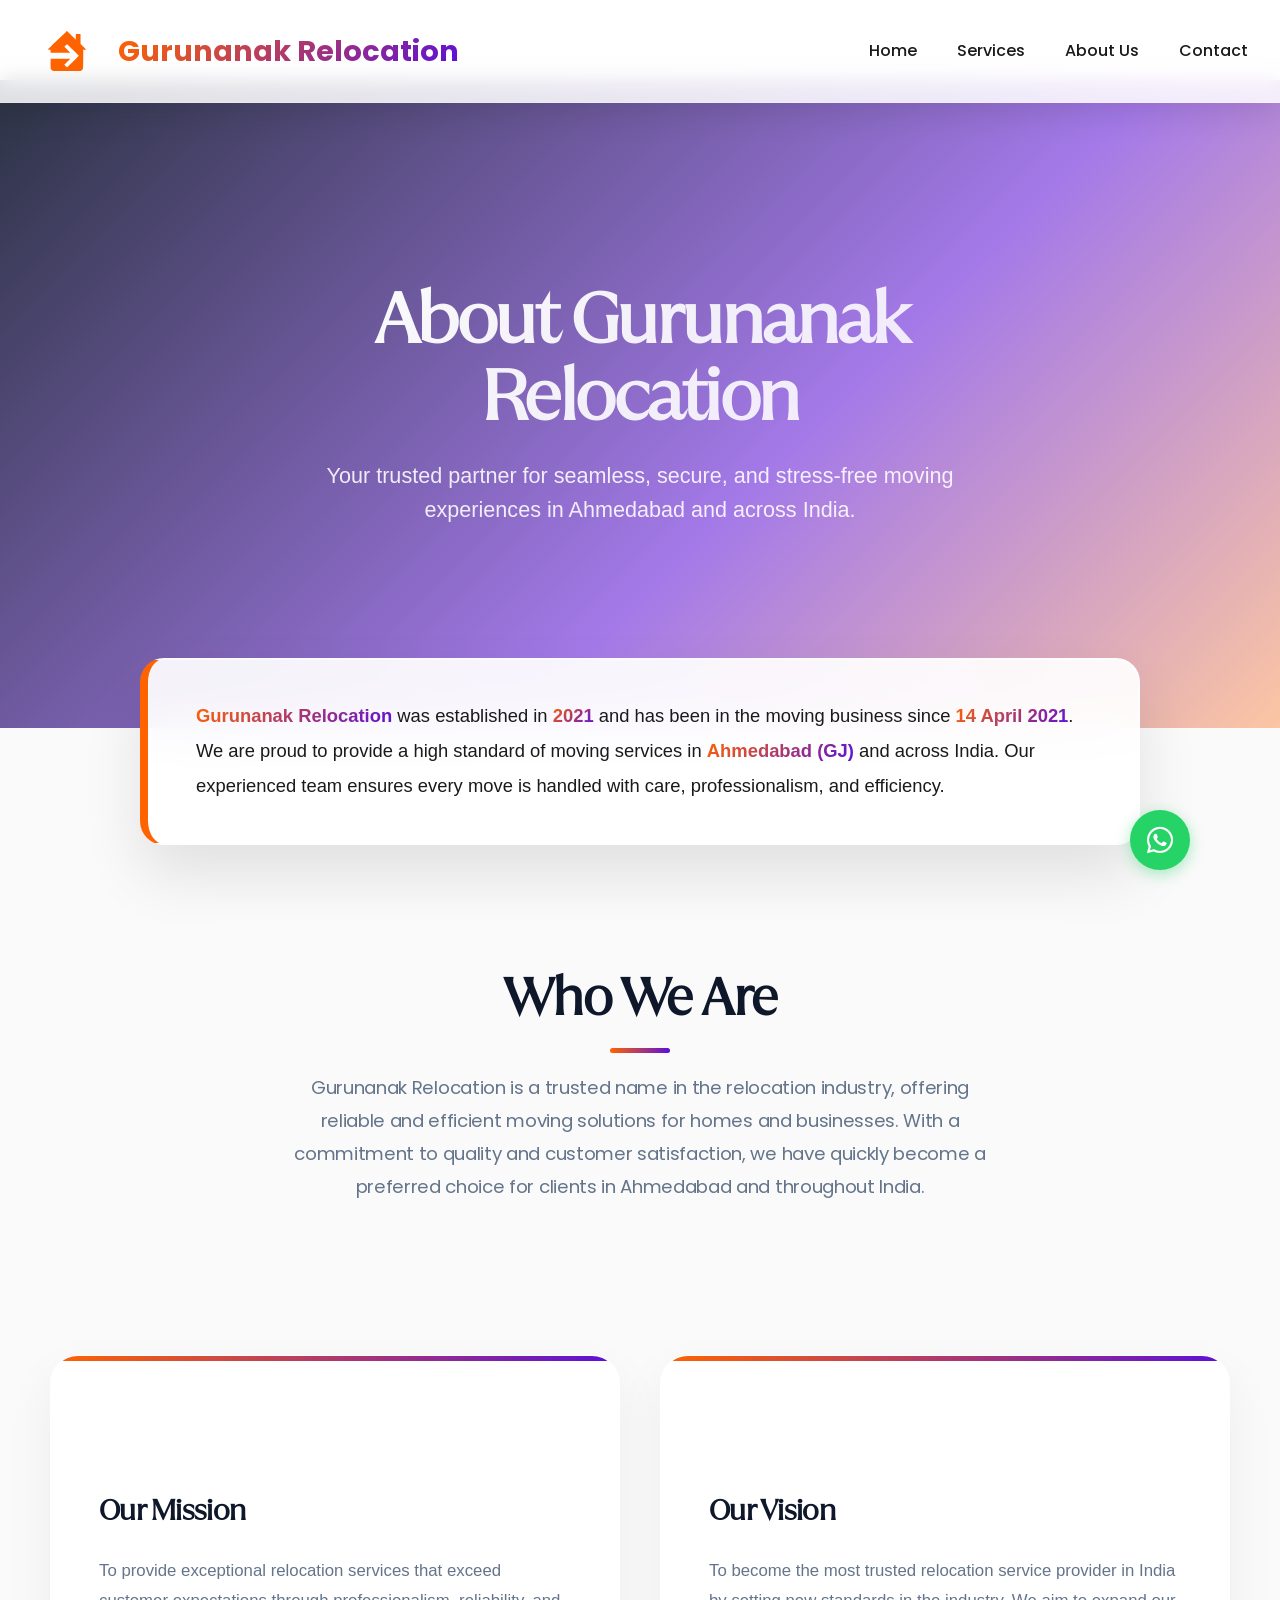
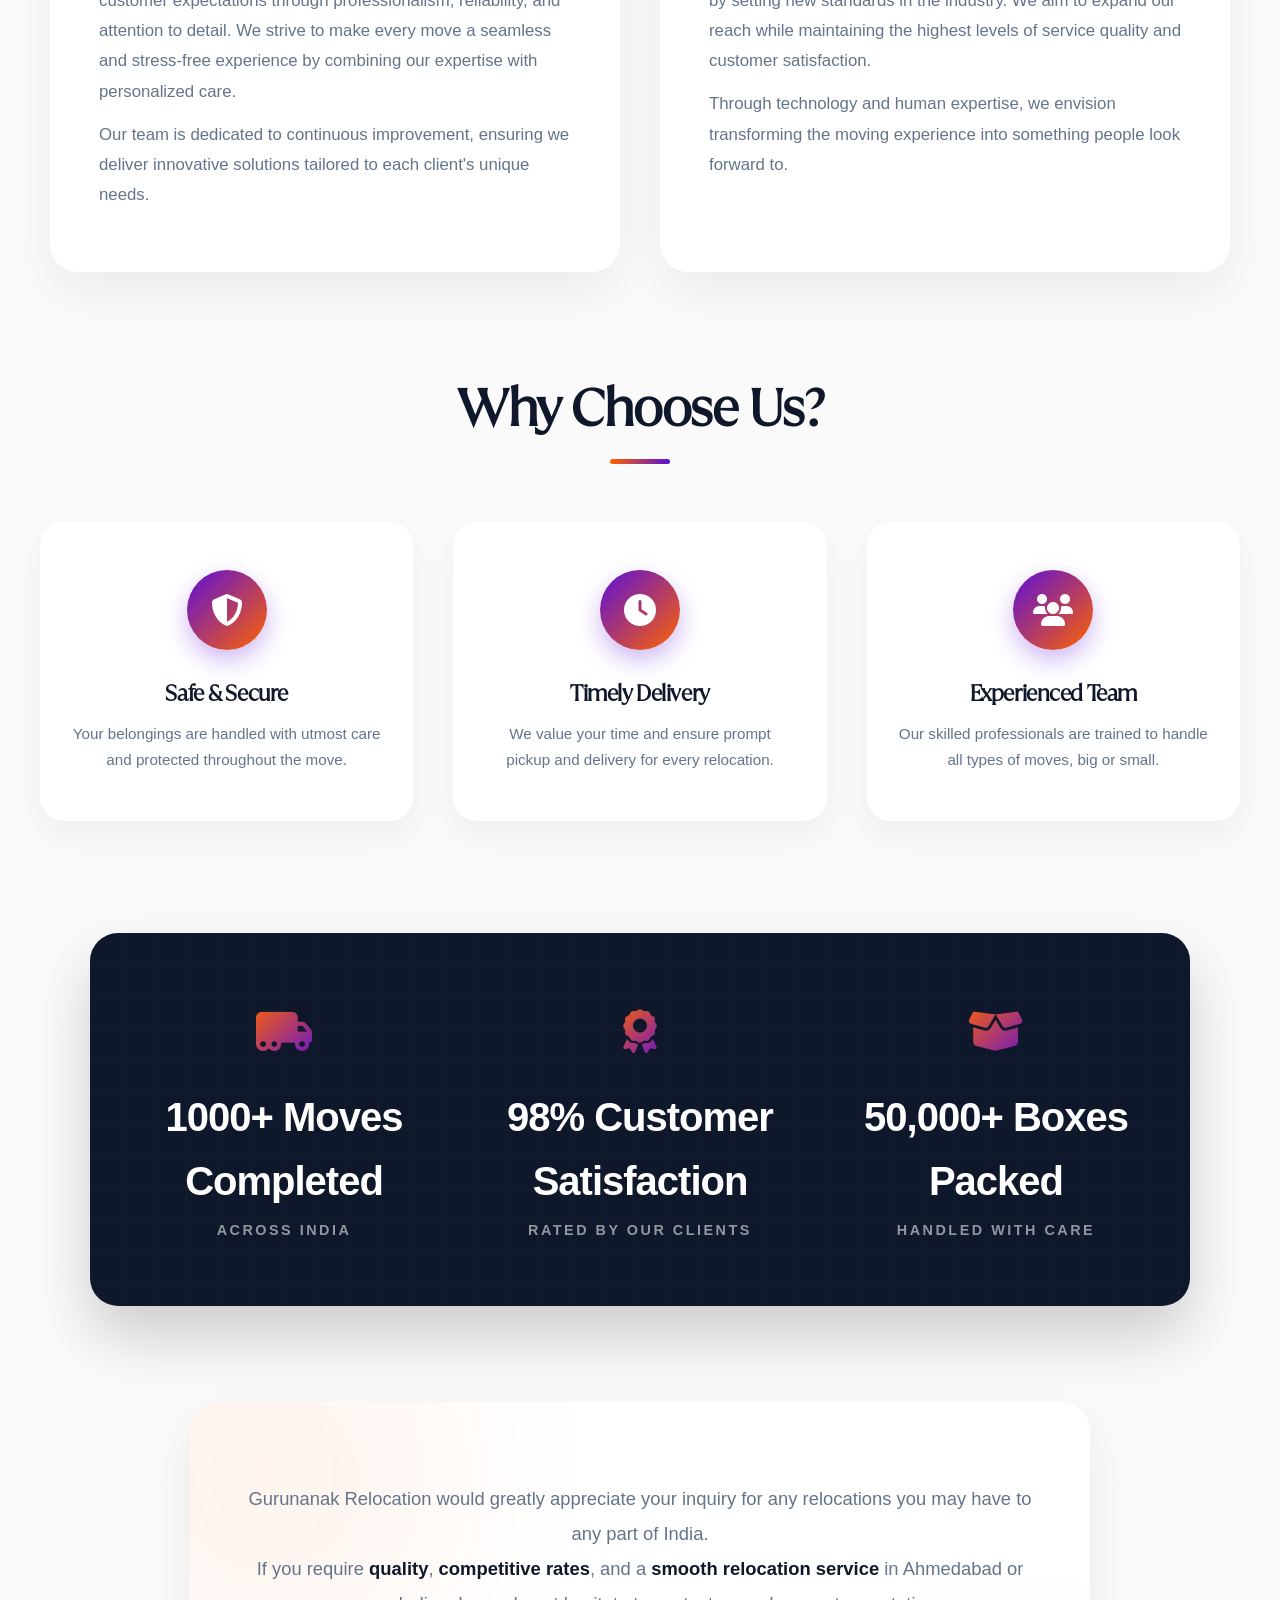
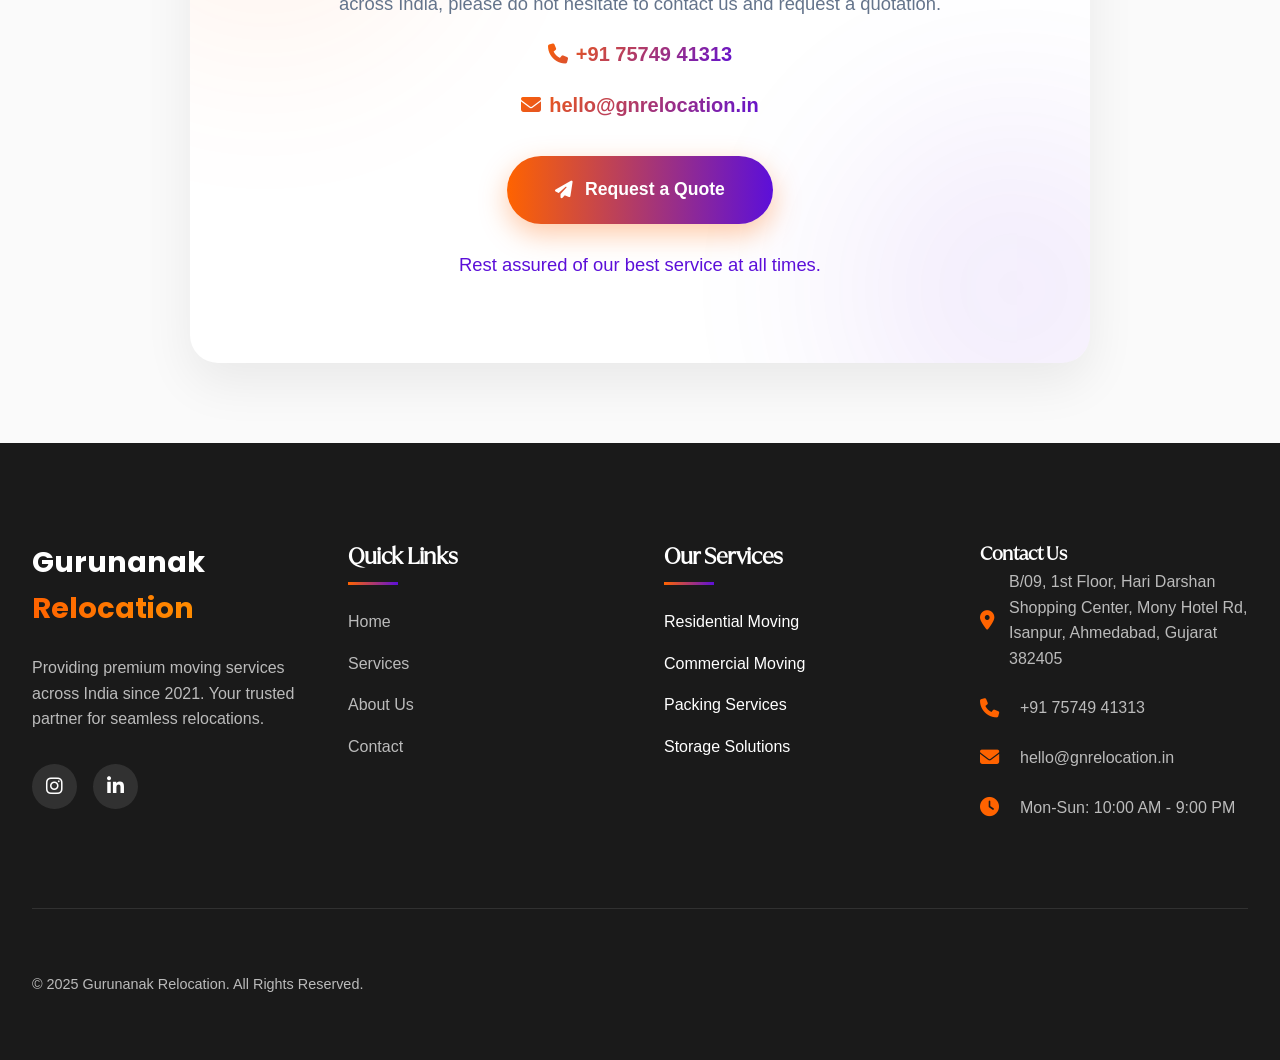
==== commit 15cc2af1: "feat: complete estimator wizard redesign and validation" ====
--- a/AboutUs.html
+++ b/AboutUs.html
@@ -59,6 +59,13 @@
     <link rel="stylesheet" href="assets/css/footer.css">
     <link rel="stylesheet" href="assets/css/page-utils.css">
     <link rel="stylesheet" href="assets/css/about.css">
+    <style>
+        /* Use Home font for headings */
+        h1, h2, h3, h4, h5, h6, .section-title {
+            font-family: 'QuariaDisplay', serif !important;
+            letter-spacing: -0.02em;
+        }
+    </style>
 </head>
 <body>
     <!-- Header -->
@@ -100,7 +107,7 @@
     <section class="container">
         <div class="section-title">
             <h2>Who We Are</h2>
-            <p>
+            <p style="font-family:poppins">
                 Gurunanak Relocation is a trusted name in the relocation industry, offering reliable and efficient moving solutions for homes and businesses. With a commitment to quality and customer satisfaction, we have quickly become a preferred choice for clients in Ahmedabad and throughout India.
             </p>
         </div>
